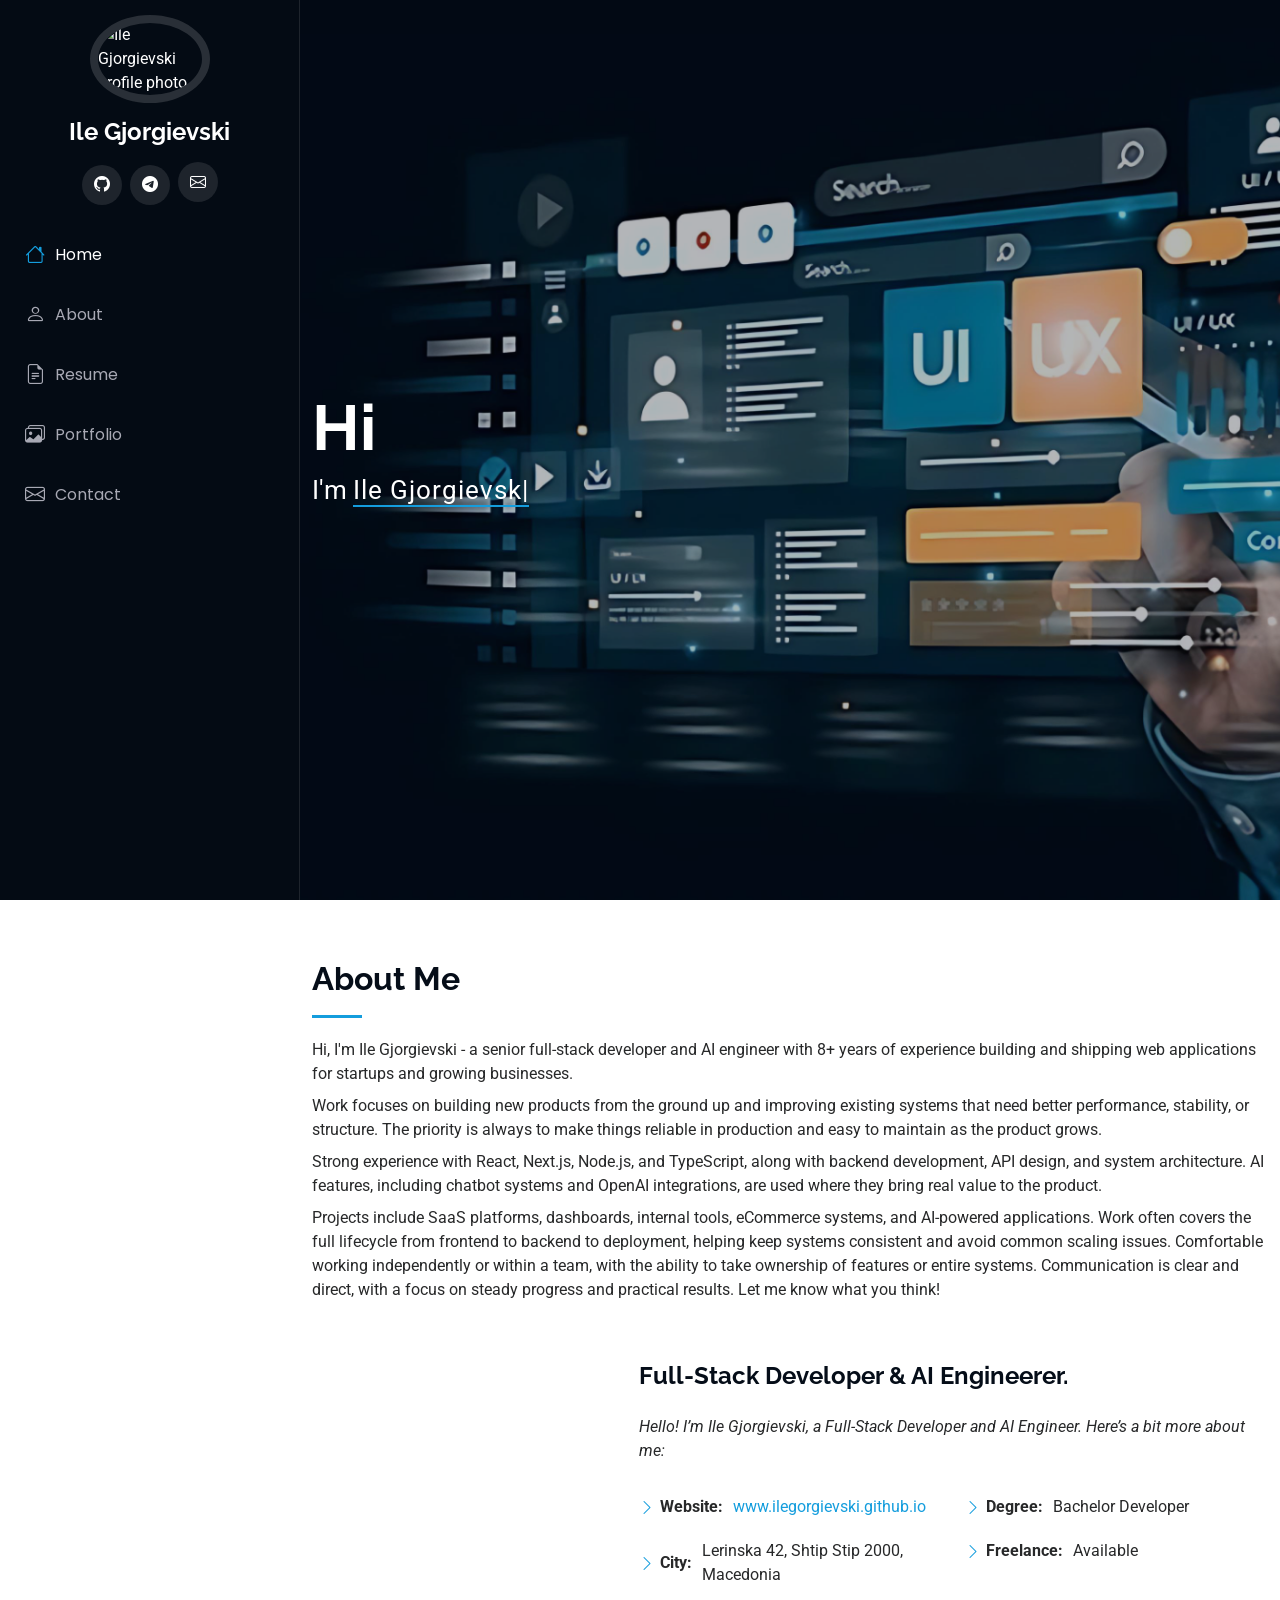
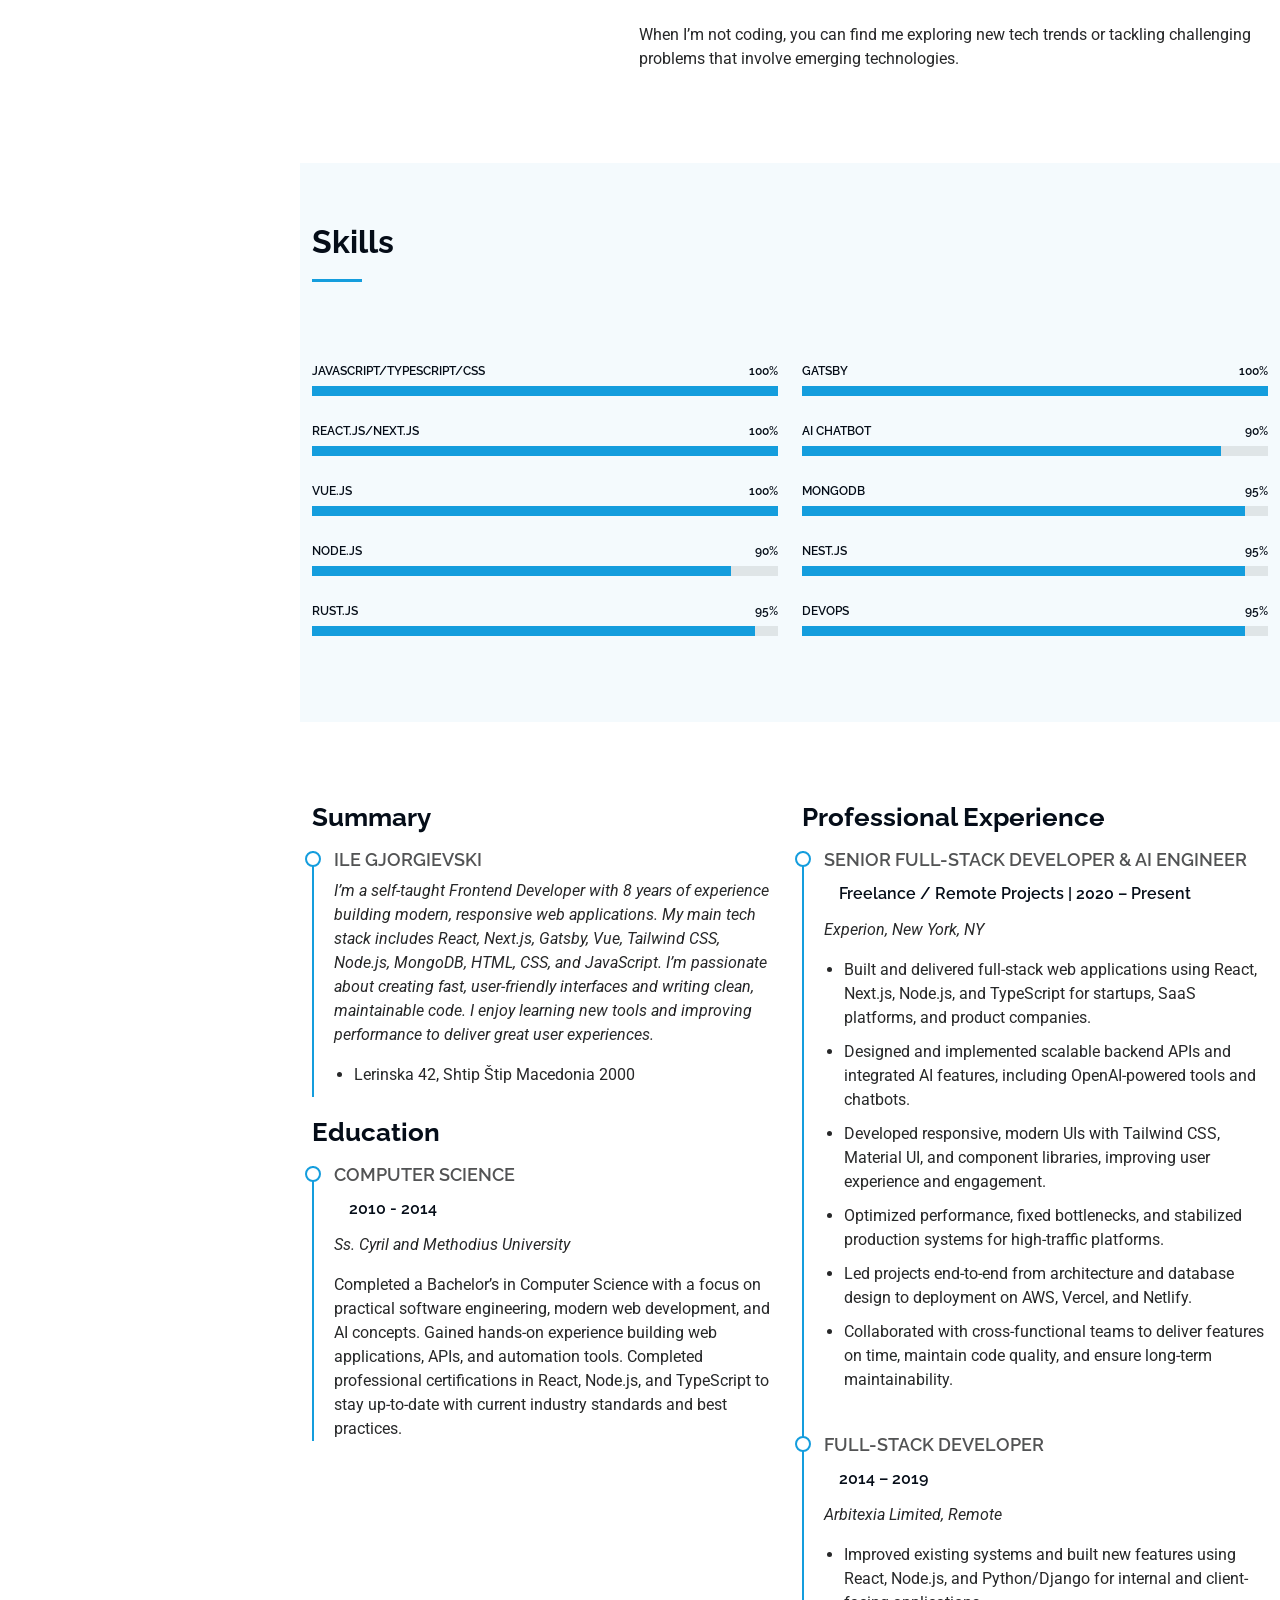
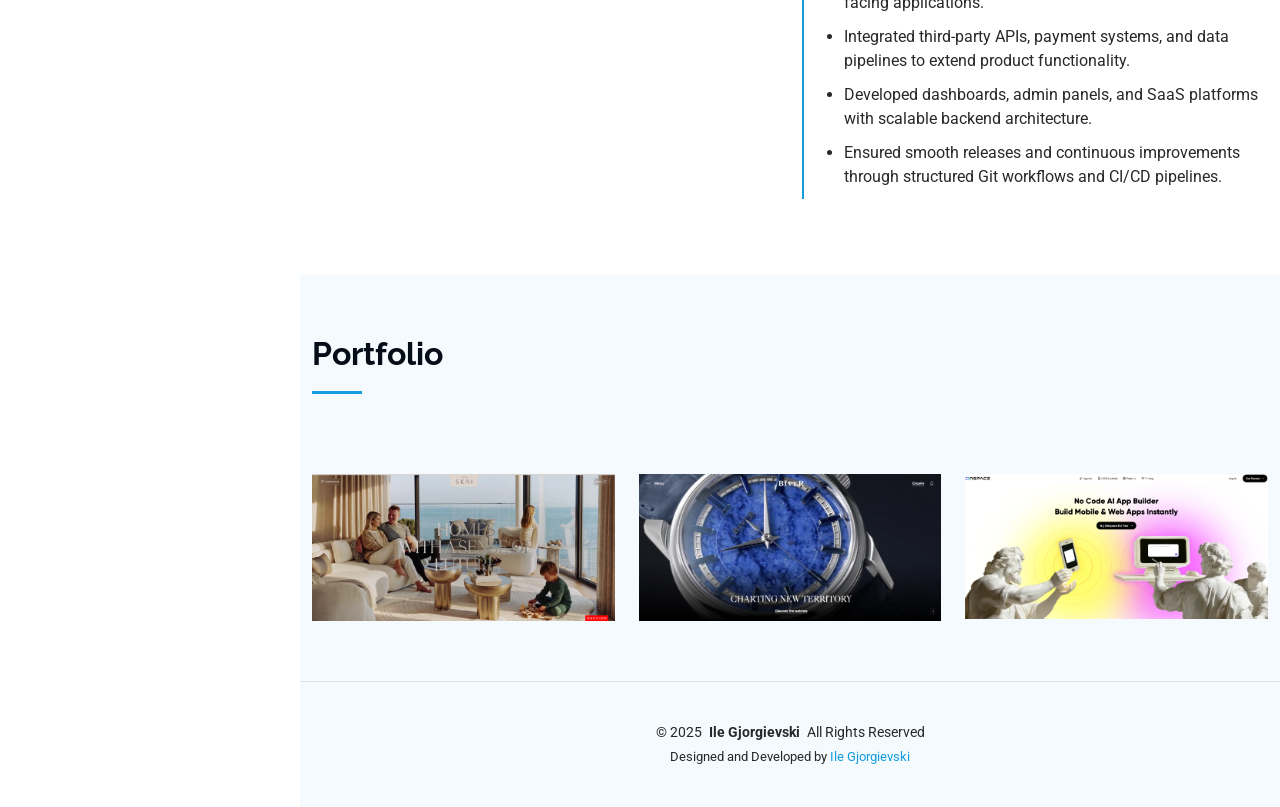
==== index.html @ c39d7475 "Update contact form by using formspree" ====
<!DOCTYPE html>
<html lang="en">

<head>
  <meta charset="utf-8">
  <meta content="width=device-width, initial-scale=1.0" name="viewport">
  <title>Portfolio</title>
  <meta
    content="Senior Full-Stack Developer and AI Engineer specializing in React, Next.js, Node.js, TypeScript, and scalable product development."
    name="description">
  <meta content="full-stack developer, AI engineer, React, Next.js, Node.js, TypeScript, portfolio" name="keywords">

  <!-- Favicons -->
  <link href="assets/img/favicon.png" rel="icon">
  <link href="assets/img/apple-touch-icon.png" rel="apple-touch-icon">

  <!-- Fonts -->
  <link href="https://fonts.googleapis.com" rel="preconnect">
  <link href="https://fonts.gstatic.com" rel="preconnect" crossorigin>
  <link
    href="https://fonts.googleapis.com/css2?family=Roboto:ital,wght@0,100;0,300;0,400;0,500;0,700;0,900;1,100;1,300;1,400;1,500;1,700;1,900&family=Poppins:ital,wght@0,100;0,200;0,300;0,400;0,500;0,600;0,700;0,800;0,900;1,100;1,200;1,300;1,400;1,500;1,600;1,700;1,800;1,900&family=Raleway:ital,wght@0,100;0,200;0,300;0,400;0,500;0,600;0,700;0,800;0,900;1,100;1,200;1,300;1,400;1,500;1,600;1,700;1,800;1,900&display=swap"
    rel="stylesheet">

  <!-- Vendor CSS Files -->
  <link href="assets/vendor/bootstrap/css/bootstrap.min.css" rel="stylesheet">
  <link href="assets/vendor/bootstrap-icons/bootstrap-icons.css" rel="stylesheet">
  <link href="assets/vendor/aos/aos.css" rel="stylesheet">
  <link href="assets/vendor/glightbox/css/glightbox.min.css" rel="stylesheet">
  <link href="assets/vendor/swiper/swiper-bundle.min.css" rel="stylesheet">

  <!-- Main CSS File -->
  <link href="assets/css/main.css" rel="stylesheet">

  <!-- =======================================================
  * Template Name: iPortfolio
  * Template URL: https://bootstrapmade.com/iportfolio-bootstrap-portfolio-websites-template/
  * Updated: Jun 29 2024 with Bootstrap v5.3.3
  * Author: BootstrapMade.com
  * License: https://bootstrapmade.com/license/
  ======================================================== -->
</head>

<body class="index-page">

  <header id="header" class="header dark-background d-flex flex-column">
    <i class="header-toggle d-xl-none bi bi-list"></i>

    <div class="profile-img">
      <img src="assets/img/my-profile-img.jpg" alt="Ile Gjorgievski profile photo" class="img-fluid rounded-circle">
    </div>

    <a href="index.html" class="logo d-flex align-items-center justify-content-center">
      <!-- Uncomment the line below if you also wish to use an image logo -->
      <!-- <img src="assets/img/logo.png" alt=""> -->
      <h1 class="sitename">Ile Gjorgievski</h1>
    </a>

    <div class="social-links text-center">
      <a href="https://github.com/ilegorgievski/" class="github"><i class="bi bi-github"></i></a>
      <a href="https://t.me/daniel0bro" class="telegram"><i class="bi bi-telegram"></i></a>
      <a href="mailto:veselinovwork00@gmail.com" class="bi bi-envelope"></a>
      <!-- <a href="#" class="linkedin"><i class="bi bi-linkedin"></i></a> -->
    </div>

    <nav id="navmenu" class="navmenu">
      <ul>
        <li><a href="#hero" class="active"><i class="bi bi-house navicon"></i>Home</a></li>
        <li><a href="#about"><i class="bi bi-person navicon"></i> About</a></li>
        <li><a href="#resume"><i class="bi bi-file-earmark-text navicon"></i> Resume</a></li>
        <li><a href="#portfolio"><i class="bi bi-images navicon"></i> Portfolio</a></li>
        <!-- <li><a href="#services"><i class="bi bi-hdd-stack navicon"></i> Services</a></li> -->
        <!-- <li class="dropdown"><a href="#"><i class="bi bi-menu-button navicon"></i> <span>Dropdown</span> <i
              class="bi bi-chevron-down toggle-dropdown"></i></a>
          <ul>
            <li><a href="#">Dropdown 1</a></li>
            <li class="dropdown"><a href="#"><span>Deep Dropdown</span> <i
                  class="bi bi-chevron-down toggle-dropdown"></i></a>
              <ul>
                <li><a href="#">Deep Dropdown 1</a></li>
                <li><a href="#">Deep Dropdown 2</a></li>
                <li><a href="#">Deep Dropdown 3</a></li>
                <li><a href="#">Deep Dropdown 4</a></li>
                <li><a href="#">Deep Dropdown 5</a></li>
              </ul>
            </li>
            <li><a href="#">Dropdown 2</a></li>
            <li><a href="#">Dropdown 3</a></li>
            <li><a href="#">Dropdown 4</a></li>
          </ul>
        </li> -->
        <li><a href="#contact" id="contact-modal-trigger"><i class="bi bi-envelope navicon"></i> Contact</a></li>
      </ul>
    </nav>

  </header>

  <main class="main">

    <!-- Hero Section -->
    <section id="hero" class="hero section dark-background">

      <img src="assets/img/hero-bg.png" alt="Abstract hero background" data-aos="fade-in">

      <div class="container" data-aos="fade-up" data-aos-delay="100">
        <h2>Hi</h2>
        <p>I'm <span class="typed" data-typed-items="Ile Gjorgievski, Full-Stack Developer, AI Engineer"></span></p>
      </div>

    </section><!-- /Hero Section -->

    <!-- About Section -->
    <section id="about" class="about section">

      <!-- Section Title -->
      <div class="container section-title" data-aos="fade-up">
        <h2>About Me</h2>
        <div>
          <p class="pb-2">
            Hi, I'm Ile Gjorgievski - a senior full-stack developer and AI engineer with 8+ years of experience building
            and shipping web applications for startups and growing businesses.
          </p>
          <p class="pb-2">
            Work focuses on building new products from the ground up and improving existing systems that need better
            performance, stability, or structure. The priority is always to make things reliable in production and easy
            to maintain as the product grows.
          </p>
          <p class="pb-2">
            Strong experience with React, Next.js, Node.js, and TypeScript, along with backend development, API design,
            and system architecture. AI features, including chatbot systems and OpenAI integrations, are used where they
            bring real value to the product.
          </p>
          <!-- <div style="padding-bottom: 10px;">Additionally, I specialize in Netsuite development, helping businesses
            optimize their ERP systems for
            better
            efficiency, growth, and scalability. Whether it's customizing workflows or integrating third-party tools, I
            enjoy turning complex business challenges into straightforward, tech-driven solutions.
          </div> -->
          Projects include SaaS platforms, dashboards, internal tools, eCommerce systems, and AI-powered applications.
          Work often covers the full lifecycle from frontend to backend to deployment, helping keep systems consistent
          and avoid common scaling issues.

          Comfortable working independently or within a team, with the ability to take ownership of features or entire
          systems. Communication is clear and direct, with a focus on steady progress and practical results.


          Let me know what you think!
        </div>
      </div>
      <!-- End Section Title -->

      <div class="container" data-aos="fade-up" data-aos-delay="100">

        <div class="row gy-4 justify-content-center">
          <div class="col-lg-4">
            <img src="assets/img/my-profile-img.jpg" class="img-fluid" alt="">
          </div>
          <div class="col-lg-8 content">
            <h2>Full-Stack Developer &amp; AI Engineerer.</h2>
            <p class="fst-italic py-3">
              Hello! I’m Ile Gjorgievski, a Full-Stack Developer and AI Engineer.
              Here’s a bit more about me:
            </p>
            <div class="row">
              <div class="col-lg-6">
                <ul>
                  <li><i class="bi bi-chevron-right"></i> <strong>Website:</strong> <span><a
                        href="https://ilegorgievski.github.io/">www.ilegorgievski.github.io</a></span></li>
                  <li><i class="bi bi-chevron-right"></i> <strong>City:</strong> <span>Lerinska 42, Shtip Stip 2000,
                      Macedonia</span></li>
                </ul>
              </div>
              <div class="col-lg-6">
                <ul>
                  <li><i class="bi bi-chevron-right"></i> <strong>Degree:</strong> <span>Bachelor
                      Developer</span></li>
                  </li>
                  <li><i class="bi bi-chevron-right"></i> <strong>Freelance:</strong> <span>Available</span></li>
                </ul>
              </div>
            </div>
            <p class="py-3">
              When I’m not coding, you can find me exploring new tech trends or tackling challenging problems that
              involve emerging technologies.
            </p>
          </div>
        </div>

      </div>

    </section>
    <!-- /About Section -->

    <!-- Skills Section -->
    <section id="skills" class="skills section light-background">

      <!-- Section Title -->
      <div class="container section-title" data-aos="fade-up">
        <h2>Skills</h2>
        <!-- <p>Necessitatibus eius consequatur ex aliquid fuga eum quidem sint consectetur velit</p> -->
      </div><!-- End Section Title -->

      <div class="container" data-aos="fade-up" data-aos-delay="100">

        <div class="row skills-content skills-animation">

          <div class="col-lg-6">

            <div class="progress">
              <span class="skill"><span>JavaScript/TypeScript/CSS</span> <i class="val">100%</i></span>
              <div class="progress-bar-wrap">
                <div class="progress-bar" role="progressbar" aria-valuenow="100" aria-valuemin="0" aria-valuemax="100">
                </div>
              </div>
            </div><!-- End Skills Item -->

            <div class="progress">
              <span class="skill"><span>React.js/Next.js</span> <i class="val">100%</i></span>
              <div class="progress-bar-wrap">
                <div class="progress-bar" role="progressbar" aria-valuenow="100" aria-valuemin="0" aria-valuemax="100">
                </div>
              </div>
            </div><!-- End Skills Item -->

            <div class="progress">
              <span class="skill"><span>Vue.js</span> <i class="val">100%</i></span>
              <div class="progress-bar-wrap">
                <div class="progress-bar" role="progressbar" aria-valuenow="100" aria-valuemin="0" aria-valuemax="100">
                </div>
              </div>
            </div><!-- End Skills Item -->

            <div class="progress">
              <span class="skill"><span>Node.js</span> <i class="val">90%</i></span>
              <div class="progress-bar-wrap">
                <div class="progress-bar" role="progressbar" aria-valuenow="90" aria-valuemin="0" aria-valuemax="100">
                </div>
              </div>
            </div><!-- End Skills Item -->

            <div class="progress">
              <span class="skill"><span>Rust.js</span> <i class="val">95%</i></span>
              <div class="progress-bar-wrap">
                <div class="progress-bar" role="progressbar" aria-valuenow="95" aria-valuemin="0" aria-valuemax="100">
                </div>
              </div>
            </div><!-- End Skills Item -->
          </div>

          <div class="col-lg-6">

            <div class="progress">
              <span class="skill"><span>Gatsby</span> <i class="val">100%</i></span>
              <div class="progress-bar-wrap">
                <div class="progress-bar" role="progressbar" aria-valuenow="100" aria-valuemin="0" aria-valuemax="100">
                </div>
              </div>
            </div><!-- End Skills Item -->

            <div class="progress">
              <span class="skill"><span>AI Chatbot</span> <i class="val">90%</i></span>
              <div class="progress-bar-wrap">
                <div class="progress-bar" role="progressbar" aria-valuenow="90" aria-valuemin="0" aria-valuemax="100">
                </div>
              </div>
            </div><!-- End Skills Item -->

            <div class="progress">
              <span class="skill"><span>MongoDB</span> <i class="val">95%</i></span>
              <div class="progress-bar-wrap">
                <div class="progress-bar" role="progressbar" aria-valuenow="95" aria-valuemin="0" aria-valuemax="100">
                </div>
              </div>
            </div><!-- End Skills Item -->

            <div class="progress">
              <span class="skill"><span>Nest.js</span> <i class="val">95%</i></span>
              <div class="progress-bar-wrap">
                <div class="progress-bar" role="progressbar" aria-valuenow="95" aria-valuemin="0" aria-valuemax="100">
                </div>
              </div>
            </div><!-- End Skills Item -->

            <div class="progress">
              <span class="skill"><span>DevOps</span> <i class="val">95%</i></span>
              <div class="progress-bar-wrap">
                <div class="progress-bar" role="progressbar" aria-valuenow="95" aria-valuemin="0" aria-valuemax="100">
                </div>
              </div>
            </div><!-- End Skills Item -->

          </div>

        </div>

      </div>

    </section>
    <!-- /Skills Section -->

    <!-- Resume Section -->
    <section id="resume" class="resume section">

      <!-- Section Title -->
      <!-- <div class="container section-title" data-aos="fade-up">
        <h2>Resume</h2>
      </div> -->
      <!-- End Section Title -->

      <div class="container">
        <div class="row">
          <div class="col-lg-6" data-aos="fade-up" data-aos-delay="100">
            <h3 class="resume-title">Summary</h3>

            <div class="resume-item pb-0">
              <h4>Ile Gjorgievski</h4>
              <p><em>I’m a self-taught Frontend Developer with 8 years of experience building modern, responsive web
                  applications. My main tech stack includes React, Next.js, Gatsby, Vue, Tailwind CSS, Node.js, MongoDB,
                  HTML, CSS, and JavaScript. I’m passionate about creating fast, user-friendly interfaces and writing
                  clean, maintainable code. I enjoy learning new tools and improving
                  performance to deliver great user experiences.</em></p>
              <ul>
                <li>Lerinska 42, Shtip Štip Macedonia 2000</li>
              </ul>
            </div><!-- Edn Resume Item -->

            <h3 class="resume-title">Education</h3>
            <div class="resume-item">
              <h4>Computer science</h4>
              <h5>2010 - 2014</h5>
              <p><em>Ss. Cyril and Methodius University</em></p>
              <p>Completed a Bachelor’s in Computer Science with a focus on practical software engineering, modern web
                development, and AI concepts. Gained hands-on experience building web applications, APIs, and automation
                tools.
                Completed professional certifications in React, Node.js, and TypeScript to stay up-to-date with current
                industry standards and best practices.</p>
            </div><!-- Edn Resume Item -->

          </div>

          <div class="col-lg-6" data-aos="fade-up" data-aos-delay="200">
            <h3 class="resume-title">Professional Experience</h3>
            <div class="resume-item">
              <h4>Senior Full-Stack Developer & AI Engineer</h4>
              <h5>Freelance / Remote Projects | 2020 – Present</h5>
              <p><em>Experion, New York, NY </em></p>
              <ul>
                <li>Built and delivered full-stack web applications using React, Next.js, Node.js, and TypeScript for
                  startups, SaaS platforms, and product companies.</li>
                <li>Designed and implemented scalable backend APIs and integrated AI features, including OpenAI-powered
                  tools and chatbots.</li>
                <li>Developed responsive, modern UIs with Tailwind CSS, Material UI, and component libraries, improving
                  user experience and engagement.</li>
                <li>Optimized performance, fixed bottlenecks, and stabilized production systems for high-traffic
                  platforms.</li>
                <li>Led projects end-to-end from architecture and database design to deployment on AWS, Vercel, and
                  Netlify.</li>
                <li>Collaborated with cross-functional teams to deliver features on time, maintain code quality, and
                  ensure long-term maintainability.</li>
              </ul>
            </div><!-- Edn Resume Item -->

            <div class="resume-item">
              <h4>Full-Stack Developer</h4>
              <h5>2014 – 2019</h5>
              <p><em>Arbitexia Limited, Remote</em></p>
              <ul>
                <li>Improved existing systems and built new features using React, Node.js, and Python/Django for
                  internal and client-facing applications.</li>
                <li>Integrated third-party APIs, payment systems, and data pipelines to extend product functionality.
                </li>
                <li>Developed dashboards, admin panels, and SaaS platforms with scalable backend architecture.</li>
                <li>Ensured smooth releases and continuous improvements through structured Git workflows and CI/CD
                  pipelines.</li>
              </ul>
            </div><!-- Edn Resume Item -->

          </div>

        </div>

      </div>

    </section><!-- /Resume Section -->

    <!-- Portfolio Section -->
    <section id="portfolio" class="portfolio section light-background">

      <!-- Section Title -->
      <div class="container section-title" data-aos="fade-up">
        <h2>Portfolio</h2>
      </div>
      <!-- End Section Title -->

      <div class="container">

        <div class="isotope-layout" data-default-filter="*" data-layout="masonry" data-sort="original-order">

          <!-- <ul class="portfolio-filters isotope-filters" data-aos="fade-up" data-aos-delay="100">
            <li data-filter="*" class="filter-active">All</li>
            <li data-filter=".filter-app">React</li>
            <li data-filter=".filter-gatsby">Gatsby</li>
            <li data-filter=".filter-branding">Next</li>
          </ul>End Portfolio Filters -->

          <div class="row gy-4 isotope-container" data-aos="fade-up" data-aos-delay="200">

            <div class="col-lg-4 col-md-6 portfolio-item isotope-item filter-gatsby">
              <div class="portfolio-content h-100">
                <img src="assets/img/portfolio/1-1.png" class="img-fluid" alt="">
                <div class="portfolio-info">
                  <h4>SKAI</h4>
                  <p>Luxury Real Estate Website with Next.js and Modern UI</p>
                  <a href="assets/img/portfolio/1-1.png" title="Premier Metal Structures"
                    data-gallery="portfolio-gallery-app" class="glightbox preview-link"><i
                      class="bi bi-zoom-in"></i></a>
                  <a href="skai-details.html" title="More Details" class="details-link"><i
                      class="bi bi-link-45deg"></i></a>
                </div>
              </div>
            </div><!-- End Portfolio Item -->

            <div class="col-lg-4 col-md-6 portfolio-item isotope-item filter-gatsby">
              <div class="portfolio-content h-100">
                <img src="assets/img/portfolio/2-1.png" class="img-fluid" alt="">
                <div class="portfolio-info">
                  <h4>BIVER</h4>
                  <p>Backend System with Scalable API Architecture</p>
                  <a href="assets/img/portfolio/1-1.png" title="Premier Metal Structures"
                    data-gallery="portfolio-gallery-app" class="glightbox preview-link"><i
                      class="bi bi-zoom-in"></i></a>
                  <a href="jcbiver-details.html" title="More Details" class="details-link"><i
                      class="bi bi-link-45deg"></i></a>
                </div>
              </div>
            </div><!-- End Portfolio Item -->

            <div class="col-lg-4 col-md-6 portfolio-item isotope-item filter-gatsby">
              <div class="portfolio-content h-100">
                <img src="assets/img/portfolio/3-1.png" class="img-fluid" alt="">
                <div class="portfolio-info">
                  <h4>ONSPACE</h4>
                  <p>AI-Powered Application Builder</p>
                  <a href="assets/img/portfolio/3-1.png" title="Premier Metal Structures"
                    data-gallery="portfolio-gallery-app" class="glightbox preview-link"><i
                      class="bi bi-zoom-in"></i></a>
                  <a href="onspace-details.html" title="More Details" class="details-link"><i
                      class="bi bi-link-45deg"></i></a>
                </div>
              </div>
            </div><!-- End Portfolio Item -->

          </div><!-- End Portfolio Container -->

        </div>

      </div>

    </section>
    <!-- /Portfolio Section -->

    <!-- Services Section -->

    <!-- Testimonials Section -->
    <!-- <section id="testimonials" class="testimonials section light-background">

      <div class="container section-title" data-aos="fade-up">
        <h2>Testimonials</h2>
        <p>Hear what clients and colleagues say about working with me. These testimonials reflect real experiences and
          successful collaborations across various projects.</p>
      </div>

      <div class="container" data-aos="fade-up" data-aos-delay="100">

        <div class="swiper init-swiper">
          <script type="application/json" class="swiper-config">
            {
              "loop": true,
              "speed": 600,
              "autoplay": {
                "delay": 5000
              },
              "slidesPerView": 1,
              "pagination": {
                "el": ".swiper-pagination",
                "type": "bullets",
                "clickable": true
              },
              "breakpoints": {
                "320": {
                  "slidesPerView": 1,
                  "spaceBetween": 40
                },
                "768": {
                  "slidesPerView": 2,
                  "spaceBetween": 30
                },
                "1200": {
                  "slidesPerView": 3,
                  "spaceBetween": 30
                }
              }
            }
          </script>
          <div class="swiper-wrapper">

            <div class="swiper-slide">
              <div class="testimonial-item">
                <p>
                  <i class="bi bi-quote quote-icon-left"></i>
                  <span>As the CEO, I highly recommend Thomas Ken as an exceptional senior full-stack developer who
                    consistently delivers outstanding results and brings invaluable expertise to any project.</span>
                  <i class="bi bi-quote quote-icon-right"></i>
                </p>
                <div class="profile-section">
                  <img src="assets/img/testimonials/testimonials-1.jpg" class="testimonial-img" alt="">
                  <h3>Saul Goodman</h3>
                  <h4>Ceo &amp; Founder</h4>
                </div>
              </div>
            </div> 

            <div class="swiper-slide">
              <div class="testimonial-item">
                <p>
                  <i class="bi bi-quote quote-icon-left"></i>
                  <span>Daniel's expertise in React and Next.js transformed our outdated platform into a modern,
                    lightning-fast application. He handled complex integrations seamlessly and delivered ahead of
                    schedule. Communication was clear, and he went above and beyond to ensure everything worked
                    perfectly.</span>
                  <i class="bi bi-quote quote-icon-right"></i>
                </p>
                <div class="profile-section">
                  <img src="assets/img/testimonials/testimonials-2.jpg" class="testimonial-img" alt="">
                  <h3>Sarah Thompson</h3>
                  <h4>Product Manager</h4>
                </div>
              </div>
            </div> 

            <div class="swiper-slide">
              <div class="testimonial-item">
                <p>
                  <i class="bi bi-quote quote-icon-left"></i>
                  <span>Working with Daniel on our blockchain-based payment system was a game-changer. His deep
                    knowledge of smart contracts and decentralized applications brought our vision to life. He explained
                    every technical detail in simple terms, making collaboration effortless.</span>
                  <i class="bi bi-quote quote-icon-right"></i>
                </p>
                <div class="profile-section">
                  <img src="assets/img/testimonials/testimonials-3.jpg" class="testimonial-img" alt="">
                  <h3>Michael Lee</h3>
                  <h4>CEO</h4>
                </div>
              </div>
            </div> 

            <div class="swiper-slide">
              <div class="testimonial-item">
                <p>
                  <i class="bi bi-quote quote-icon-left"></i>
                  <span>Daniel customized and integrated NetSuite for our growing business, saving us hours of manual
                    work each week. His problem-solving skills and ability to simplify complex ERP tasks were
                    invaluable. We couldn't be happier with the results.</span>
                  <i class="bi bi-quote quote-icon-right"></i>
                </p>
                <div class="profile-section">
                  <img src="assets/img/testimonials/testimonials-4.jpg" class="testimonial-img" alt="">
                  <h3>Emily Rodriguez</h3>
                  <h4>Operations Director</h4>
                </div>
              </div>
            </div> 

            <div class="swiper-slide">
              <div class="testimonial-item">
                <p>
                  <i class="bi bi-quote quote-icon-left"></i>
                  <span>Daniel is a rare developer who combines technical brilliance with great communication. Whether
                    it's frontend polish or backend architecture, he consistently delivers exceptional results and is a
                    pleasure to work with.</span>
                  <i class="bi bi-quote quote-icon-right"></i>
                </p>
                <div class="profile-section">
                  <img src="assets/img/testimonials/testimonials-5.jpg" class="testimonial-img" alt="">
                  <h3>James Parker</h3>
                  <h4>CTO</h4>
                </div>
              </div>
            </div> 

          </div>
          <div class="swiper-pagination"></div>
        </div>

      </div>

    </section> -->
    <!-- /Testimonials Section -->

    <!-- Contact Section -->
    <section id="contact" class="contact section d-none"></section>

    <!-- Contact Modal -->
    <div class="modal fade" id="contactFormModal" tabindex="-1" aria-labelledby="contactFormModalLabel"
      aria-hidden="true">
      <div class="modal-dialog modal-xl modal-dialog-centered modal-dialog-scrollable">
        <div class="modal-content">
          <div class="modal-header">
            <h5 class="modal-title" id="contactFormModalLabel">Contact</h5>
            <button type="button" class="btn-close" data-bs-dismiss="modal" aria-label="Close"></button>
          </div>
          <div class="modal-body contact">
            <div class="container">
              <div class="container section-title">
                <p>I’m always open to new opportunities and conversations. Whether you have a question, want to discuss
                  a project, or just want to say hello, I’ll make sure to respond promptly and thoughtfully.</p>
              </div>

              <div class="container">
                <div class="row gy-4">

                  <div class="col-lg-5">
                    <div class="info-wrap">
                      <div class="info-item d-flex">
                        <i class="bi bi-geo-alt flex-shrink-0"></i>
                        <div>
                          <h3>Address</h3>
                          <p>Lerinska 42, Shtip Štip 2000, Macedonia.</p>
                        </div>
                      </div>

                      <div class="info-item d-flex">
                        <i class="bi bi-telephone flex-shrink-0"></i>
                        <div>
                          <h3>Call Me</h3>
                          <p>+389 70602138</p>
                        </div>
                      </div>

                      <div class="info-item d-flex">
                        <i class="bi bi-envelope flex-shrink-0"></i>
                        <div>
                          <h3>Email Me</h3>
                          <p>veselinovwork00@gmail.com</p>
                        </div>
                      </div>

                      <iframe
                        src="https://www.google.com/maps/embed?pb=!1m18!1m12!1m3!1d3124.5678901234567!2d22.19583!3d41.74583!2m3!1f0!2f0!3f0!3m2!1i1024!2i768!4f13.1!3m3!1m2!1s0x1356c5f123456789%3A0xabcdef9876543210!2sLerinska%2042%2C%202000%20%C5%A0tip%2C%20North%20Macedonia!5e0!3m2!1sen!2sus!4v1705700000000!5m2!1sen!2sus"
                        style="border: 0; width: 100%; height: 270px;" allowfullscreen loading="lazy"
                        referrerpolicy="no-referrer-when-downgrade"></iframe>
                    </div>
                  </div>

                  <div class="col-lg-7">
                    <form action="https://formspree.io/f/xaqlbnrn" method="post" class="php-email-form">
                      <div class="row gy-4">
                        <input type="hidden" name="_subject" value="Portfolio Contact Form">

                        <div class="col-md-6">
                          <label for="modal-name-field" class="pb-2">Your Name</label>
                          <input type="text" name="name" id="modal-name-field" class="form-control" required>
                        </div>

                        <div class="col-md-6">
                          <label for="modal-email-field" class="pb-2">Your Email</label>
                          <input type="email" class="form-control" name="email" id="modal-email-field" required>
                        </div>

                        <div class="col-md-12">
                          <label for="modal-subject-field" class="pb-2">Subject</label>
                          <input type="text" class="form-control" name="subject" id="modal-subject-field" required>
                        </div>

                        <div class="col-md-12">
                          <label for="modal-message-field" class="pb-2">Message</label>
                          <textarea class="form-control" name="message" rows="10" id="modal-message-field"
                            required></textarea>
                        </div>

                        <div class="col-md-12 text-center">
                          <div class="loading">Sending your message...</div>
                          <div class="error-message"></div>
                          <div class="sent-message">Your message has been sent. Thank you for contacting me!</div>
                          <button type="submit">Send Message</button>
                        </div>

                      </div>
                    </form>
                  </div>

                </div>
              </div>
            </div>
          </div>
        </div>
      </div>
    </div>

  </main>

  <footer id="footer" class="footer position-relative light-background">

    <div class="container">
      <div class="copyright text-center ">
        <p>© <span>2025</span> <strong class="px-1 sitename">Ile Gjorgievski</strong> <span>All Rights Reserved</span>
        </p>
      </div>
      <div class="credits">
        <!-- All the links in the footer should remain intact. -->
        <!-- You can delete the links only if you've purchased the pro version. -->
        <!-- Licensing information: https://bootstrapmade.com/license/ -->
        <!-- Purchase the pro version with working PHP/AJAX contact form: [buy-url] -->
        Designed and Developed by <a href="#">Ile Gjorgievski</a>
      </div>
    </div>

  </footer>

  <!-- Scroll Top -->
  <a href="#" id="scroll-top" class="scroll-top d-flex align-items-center justify-content-center"><i
      class="bi bi-arrow-up-short"></i></a>

  <!-- Preloader -->
  <div id="preloader"></div>

  <!-- Vendor JS Files -->
  <script src="assets/vendor/bootstrap/js/bootstrap.bundle.min.js"></script>
  <script src="assets/vendor/aos/aos.js"></script>
  <script src="assets/vendor/typed.js/typed.umd.js"></script>
  <script src="assets/vendor/purecounter/purecounter_vanilla.js"></script>
  <script src="assets/vendor/waypoints/noframework.waypoints.js"></script>
  <script src="assets/vendor/glightbox/js/glightbox.min.js"></script>
  <script src="assets/vendor/imagesloaded/imagesloaded.pkgd.min.js"></script>
  <script src="assets/vendor/isotope-layout/isotope.pkgd.min.js"></script>
  <script src="assets/vendor/swiper/swiper-bundle.min.js"></script>

  <!-- Main JS File -->
  <script src="assets/js/main.js"></script>

</body>

</html>
---- assets/css/main.css ----
/**
* Template Name: iPortfolio
* Template URL: https://bootstrapmade.com/iportfolio-bootstrap-portfolio-websites-template/
* Updated: Jun 29 2024 with Bootstrap v5.3.3
* Author: BootstrapMade.com
* License: https://bootstrapmade.com/license/
*/

/*--------------------------------------------------------------
# Font & Color Variables
# Help: https://bootstrapmade.com/color-system/
--------------------------------------------------------------*/
/* Fonts */
:root {
  --default-font: "Roboto", system-ui, -apple-system, "Segoe UI", Roboto, "Helvetica Neue", Arial, "Noto Sans", "Liberation Sans", sans-serif, "Apple Color Emoji", "Segoe UI Emoji", "Segoe UI Symbol", "Noto Color Emoji";
  --heading-font: "Raleway", sans-serif;
  --nav-font: "Poppins", sans-serif;
}

/* Global Colors - The following color variables are used throughout the website. Updating them here will change the color scheme of the entire website */
:root {
  --background-color: #ffffff;
  /* Background color for the entire website, including individual sections */
  --default-color: #272829;
  /* Default color used for the majority of the text content across the entire website */
  --heading-color: #050d18;
  /* Color for headings, subheadings and title throughout the website */
  --accent-color: #149ddd;
  /* Accent color that represents your brand on the website. It's used for buttons, links, and other elements that need to stand out */
  --surface-color: #ffffff;
  /* The surface color is used as a background of boxed elements within sections, such as cards, icon boxes, or other elements that require a visual separation from the global background. */
  --contrast-color: #ffffff;
  /* Contrast color for text, ensuring readability against backgrounds of accent, heading, or default colors. */
}

/* Nav Menu Colors - The following color variables are used specifically for the navigation menu. They are separate from the global colors to allow for more customization options */
:root {
  --nav-color: #a8a9b4;
  /* The default color of the main navmenu links */
  --nav-hover-color: #ffffff;
  /* Applied to main navmenu links when they are hovered over or active */
  --nav-mobile-background-color: #040b14;
  /* Used as the background color for mobile navigation menu */
  --nav-dropdown-background-color: #040b14;
  /* Used as the background color for dropdown items that appear when hovering over primary navigation items */
  --nav-dropdown-color: #a8a9b4;
  /* Used for navigation links of the dropdown items in the navigation menu. */
  --nav-dropdown-hover-color: #ffffff;
  /* Similar to --nav-hover-color, this color is applied to dropdown navigation links when they are hovered over. */
}

/* Color Presets - These classes override global colors when applied to any section or element, providing reuse of the sam color scheme. */

.light-background {
  --background-color: #f4fafd;
  --surface-color: #ffffff;
}

.dark-background {
  --background-color: #040b14;
  --default-color: #ffffff;
  --heading-color: #ffffff;
  --surface-color: #151f2b;
  --contrast-color: #ffffff;
}

/* Smooth scroll */
:root {
  scroll-behavior: smooth;
}

/*--------------------------------------------------------------
# General Styling & Shared Classes
--------------------------------------------------------------*/
body {
  color: var(--default-color);
  background-color: var(--background-color);
  font-family: var(--default-font);
}

a {
  color: var(--accent-color);
  text-decoration: none;
  transition: 0.3s;
}

a:hover {
  color: color-mix(in srgb, var(--accent-color), transparent 25%);
  text-decoration: none;
}

h1,
h2,
h3,
h4,
h5,
h6 {
  color: var(--heading-color);
  font-family: var(--heading-font);
}

/* PHP Email Form Messages
------------------------------*/
.php-email-form .error-message {
  display: none;
  background: #df1529;
  color: #ffffff;
  text-align: left;
  padding: 15px;
  margin-bottom: 24px;
  font-weight: 600;
}

.php-email-form .sent-message {
  display: none;
  color: #ffffff;
  background: #059652;
  text-align: center;
  padding: 15px;
  margin-bottom: 24px;
  font-weight: 600;
}

.php-email-form .loading {
  display: none;
  background: var(--surface-color);
  text-align: center;
  padding: 15px;
  margin-bottom: 24px;
}

.php-email-form .loading:before {
  content: "";
  display: inline-block;
  border-radius: 50%;
  width: 24px;
  height: 24px;
  margin: 0 10px -6px 0;
  border: 3px solid var(--accent-color);
  border-top-color: var(--surface-color);
  animation: php-email-form-loading 1s linear infinite;
}

@keyframes php-email-form-loading {
  0% {
    transform: rotate(0deg);
  }

  100% {
    transform: rotate(360deg);
  }
}

/*--------------------------------------------------------------
# Global Header
--------------------------------------------------------------*/
.header {
  color: var(--default-color);
  background-color: var(--background-color);
  position: fixed;
  top: 0;
  left: 0;
  bottom: 0;
  padding: 0 15px;
  width: 300px;
  transition: all ease-in-out 0.3s;
  overflow-y: auto;
  z-index: 997;
  border-right: 1px solid color-mix(in srgb, var(--default-color), transparent 90%);
}

.header .profile-img img {
  margin: 15px auto;
  display: block;
  width: 120px;
  border: 8px solid color-mix(in srgb, var(--default-color), transparent 85%);
}

.header .logo {
  line-height: 1;
  margin-bottom: 15px;
}

.header .logo img {
  max-height: 32px;
  margin-right: 8px;
}

.header .logo h1 {
  font-size: 24px;
  margin: 0;
  font-weight: 700;
  color: var(--heading-color);
}

.header .social-links {
  margin: 0 0 20px 0;
}

.header .social-links a {
  font-size: 16px;
  display: inline-flex;
  align-items: center;
  justify-content: center;
  background: color-mix(in srgb, var(--default-color), transparent 90%);
  color: var(--default-color);
  margin: 0 2px;
  border-radius: 50%;
  text-align: center;
  width: 40px;
  height: 40px;
  transition: 0.3s;
}

.header .social-links a:hover {
  color: var(--contrast-color);
  background: var(--accent-color);
}

@media (min-width: 1200px) {

  .header~main,
  .header~#footer {
    margin-left: 300px;
  }
}

@media (max-width: 1199px) {
  .header {
    left: -100%;
  }
}

.header.header-show {
  left: 0;
}

.header .header-toggle {
  color: var(--contrast-color);
  background-color: var(--accent-color);
  font-size: 22px;
  display: flex;
  align-items: center;
  justify-content: center;
  width: 40px;
  height: 40px;
  border-radius: 50%;
  cursor: pointer;
  position: fixed;
  top: 15px;
  right: 15px;
  z-index: 9999;
  transition: background-color 0.3s;
}

.header .header-toggle:hover {
  color: var(--contrast-color);
  background-color: color-mix(in srgb, var(--accent-color) 90%, white 15%);
}

/*--------------------------------------------------------------
# Navigation Menu
--------------------------------------------------------------*/
.mobile-nav-toggle {
  display: none;
}

.navmenu {
  padding: 0;
  z-index: 9997;
}

.navmenu ul {
  list-style: none;
  padding: 0 0 20px 0;
  margin: 0;
}

.navmenu a,
.navmenu a:focus {
  color: var(--nav-color);
  padding: 15px 10px;
  font-family: var(--nav-font);
  font-size: 16px;
  font-weight: 400;
  display: flex;
  align-items: center;
  white-space: nowrap;
  transition: 0.3s;
  width: 100%;
}

.navmenu a .navicon,
.navmenu a:focus .navicon {
  font-size: 20px;
  margin-right: 10px;
}

.navmenu a .toggle-dropdown,
.navmenu a:focus .toggle-dropdown {
  font-size: 12px;
  line-height: 0;
  margin-left: auto;
  width: 30px;
  height: 30px;
  display: flex;
  align-items: center;
  justify-content: center;
  border-radius: 50%;
  transition: 0.3s;
  flex-shrink: 0;
  background-color: color-mix(in srgb, var(--accent-color), transparent 90%);
}

.navmenu a .toggle-dropdown:hover,
.navmenu a:focus .toggle-dropdown:hover {
  background-color: var(--accent-color);
  color: var(--contrast-color);
}

.navmenu a:hover,
.navmenu .active,
.navmenu .active:focus {
  color: var(--nav-hover-color);
}

.navmenu a:hover .navicon,
.navmenu .active .navicon,
.navmenu .active:focus .navicon {
  color: var(--accent-color);
}

.navmenu .active .toggle-dropdown,
.navmenu .active:focus .toggle-dropdown {
  background-color: var(--accent-color);
  color: var(--contrast-color);
  transform: rotate(180deg);
}

.navmenu .dropdown {
  display: block;
}

.navmenu .dropdown a,
.navmenu .dropdown a:focus {
  color: --nav-dropdown-color;
}

.navmenu .dropdown a:hover,
.navmenu .dropdown .active,
.navmenu .dropdown .active:focus {
  color: var(--nav-dropdown-hover-color);
}

.navmenu .dropdown ul {
  position: static;
  display: none;
  z-index: 99;
  padding: 5px 10px;
  margin: 5px 10px;
  background-color: var(--nav-dropdown-background-color);
  border: 1px solid color-mix(in srgb, var(--default-color), transparent 90%);
  box-shadow: none;
  transition: all 0.5s ease-in-out;
}

.navmenu .dropdown ul ul {
  background-color: rgba(33, 37, 41, 0.1);
}

.navmenu .dropdown>.dropdown-active {
  display: block;
  background-color: rgba(33, 37, 41, 0.03);
}

/*--------------------------------------------------------------
# Global Footer
--------------------------------------------------------------*/
.footer {
  color: var(--default-color);
  background-color: var(--background-color);
  font-size: 14px;
  padding: 40px 0;
  position: relative;
  border-top: 1px solid color-mix(in srgb, var(--default-color), transparent 90%);
}

.footer .copyright p {
  margin-bottom: 0;
}

.footer .credits {
  margin-top: 4px;
  font-size: 13px;
  text-align: center;
}

/*--------------------------------------------------------------
# Preloader
--------------------------------------------------------------*/
#preloader {
  position: fixed;
  inset: 0;
  z-index: 999999;
  overflow: hidden;
  background: var(--background-color);
  transition: all 0.6s ease-out;
}

#preloader:before {
  content: "";
  position: fixed;
  top: calc(50% - 30px);
  left: calc(50% - 30px);
  border: 6px solid #ffffff;
  border-color: var(--accent-color) transparent var(--accent-color) transparent;
  border-radius: 50%;
  width: 60px;
  height: 60px;
  animation: animate-preloader 1.5s linear infinite;
}

@keyframes animate-preloader {
  0% {
    transform: rotate(0deg);
  }

  100% {
    transform: rotate(360deg);
  }
}

/*--------------------------------------------------------------
# Scroll Top Button
--------------------------------------------------------------*/
.scroll-top {
  position: fixed;
  visibility: hidden;
  opacity: 0;
  right: 15px;
  bottom: -15px;
  z-index: 99999;
  background-color: var(--accent-color);
  width: 44px;
  height: 44px;
  border-radius: 50px;
  transition: all 0.4s;
}

.scroll-top i {
  font-size: 24px;
  color: var(--contrast-color);
  line-height: 0;
}

.scroll-top:hover {
  background-color: color-mix(in srgb, var(--accent-color), transparent 20%);
  color: var(--contrast-color);
}

.scroll-top.active {
  visibility: visible;
  opacity: 1;
  bottom: 15px;
}

/*--------------------------------------------------------------
# Disable aos animation delay on mobile devices
--------------------------------------------------------------*/
@media screen and (max-width: 768px) {
  [data-aos-delay] {
    transition-delay: 0 !important;
  }
}

/*--------------------------------------------------------------
# Global Page Titles & Breadcrumbs
--------------------------------------------------------------*/
.page-title {
  color: var(--default-color);
  background-color: var(--background-color);
  padding: 25px 0;
  position: relative;
}

.page-title h1 {
  font-size: 24px;
  font-weight: 700;
}

.page-title .breadcrumbs ol {
  display: flex;
  flex-wrap: wrap;
  list-style: none;
  padding: 0;
  margin: 0;
  font-size: 14px;
  font-weight: 400;
}

.page-title .breadcrumbs ol li+li {
  padding-left: 10px;
}

.page-title .breadcrumbs ol li+li::before {
  content: "/";
  display: inline-block;
  padding-right: 10px;
  color: color-mix(in srgb, var(--default-color), transparent 70%);
}

/*--------------------------------------------------------------
# Global Sections
--------------------------------------------------------------*/
section,
.section {
  color: var(--default-color);
  background-color: var(--background-color);
  padding: 60px 0;
  overflow: clip;
}

/*--------------------------------------------------------------
# Global Section Titles
--------------------------------------------------------------*/
.section-title {
  padding-bottom: 60px;
  position: relative;
}

.section-title h2 {
  font-size: 32px;
  font-weight: 700;
  margin-bottom: 20px;
  padding-bottom: 20px;
  position: relative;
}

.section-title h2:after {
  content: "";
  position: absolute;
  display: block;
  width: 50px;
  height: 3px;
  background: var(--accent-color);
  left: 0;
  bottom: 0;
}

.section-title p {
  margin-bottom: 0;
}

/*--------------------------------------------------------------
# Hero Section
--------------------------------------------------------------*/
.hero {
  width: 100%;
  min-height: 100vh;
  position: relative;
  padding: 80px 0;
  display: flex;
  align-items: center;
  justify-content: center;
}

.hero img {
  position: absolute;
  inset: 0;
  display: block;
  width: 100%;
  height: 100%;
  object-fit: cover;
  z-index: 1;
}

.hero:before {
  content: "";
  background: color-mix(in srgb, var(--background-color), transparent 70%);
  position: absolute;
  inset: 0;
  z-index: 2;
}

.hero .container {
  position: relative;
  z-index: 3;
}

.hero h2 {
  margin: 0;
  font-size: 64px;
  font-weight: 700;
}

.hero p {
  margin: 5px 0 0 0;
  font-size: 26px;
}

.hero p span {
  letter-spacing: 1px;
  border-bottom: 2px solid var(--accent-color);
}

.hero .social-links {
  margin-top: 25px;
}

.hero .social-links a {
  font-size: 24px;
  display: inline-block;
  color: color-mix(in srgb, var(--default-color), transparent 50%);
  line-height: 1;
  margin-right: 20px;
  transition: 0.3s;
}

.hero .social-links a:hover {
  color: var(--accent-color);
}

@media (max-width: 768px) {
  .hero h2 {
    font-size: 32px;
  }

  .hero p {
    font-size: 20px;
  }
}

/*--------------------------------------------------------------
# About Section
--------------------------------------------------------------*/
.about .content h2 {
  font-weight: 700;
  font-size: 24px;
}

.about .content ul {
  list-style: none;
  padding: 0;
}

.about .content ul li {
  margin-bottom: 20px;
  display: flex;
  align-items: center;
}

.about .content ul strong {
  margin-right: 10px;
}

.about .content ul i {
  font-size: 16px;
  margin-right: 5px;
  color: var(--accent-color);
  line-height: 0;
}

/*--------------------------------------------------------------
# Stats Section
--------------------------------------------------------------*/
.stats .stats-item {
  padding: 30px;
  width: 100%;
}

.stats .stats-item i {
  color: var(--accent-color);
  display: block;
  font-size: 44px;
  float: left;
  line-height: 0;
}

.stats .stats-item .purecounter {
  color: var(--heading-color);
  font-size: 48px;
  line-height: 40px;
  display: block;
  font-weight: 700;
  margin-left: 60px;
}

.stats .stats-item p {
  color: color-mix(in srgb, var(--default-color), transparent 40%);
  padding: 15px 0 0 0;
  margin: 0 0 0 60px;
  font-family: var(--heading-font);
  font-size: 14px;
}

/*--------------------------------------------------------------
# Skills Section
--------------------------------------------------------------*/
.skills .progress {
  height: 60px;
  display: block;
  background: none;
  border-radius: 0;
}

.skills .progress .skill {
  color: var(--heading-color);
  padding: 0;
  margin: 0 0 6px 0;
  text-transform: uppercase;
  display: block;
  font-weight: 600;
  font-family: var(--heading-font);
}

.skills .progress .skill .val {
  float: right;
  font-style: normal;
}

.skills .progress-bar-wrap {
  background: color-mix(in srgb, var(--default-color), transparent 90%);
  height: 10px;
}

.skills .progress-bar {
  width: 1px;
  height: 10px;
  transition: 0.9s;
  background-color: var(--accent-color);
}

/*--------------------------------------------------------------
# Resume Section
--------------------------------------------------------------*/
.resume .resume-title {
  color: var(--heading-color);
  font-size: 26px;
  font-weight: 700;
  margin-top: 20px;
  margin-bottom: 20px;
}

.resume .resume-item {
  padding: 0 0 20px 20px;
  margin-top: -2px;
  border-left: 2px solid var(--accent-color);
  position: relative;
}

.resume .resume-item h4 {
  line-height: 18px;
  font-size: 18px;
  font-weight: 600;
  text-transform: uppercase;
  color: color-mix(in srgb, var(--default-color), transparent 20%);
  margin-bottom: 10px;
}

.resume .resume-item h5 {
  font-size: 16px;
  padding: 5px 15px;
  display: inline-block;
  font-weight: 600;
  margin-bottom: 10px;
}

.resume .resume-item ul {
  padding-left: 20px;
}

.resume .resume-item ul li {
  padding-bottom: 10px;
}

.resume .resume-item:last-child {
  padding-bottom: 0;
}

.resume .resume-item::before {
  content: "";
  position: absolute;
  width: 16px;
  height: 16px;
  border-radius: 50px;
  left: -9px;
  top: 0;
  background: var(--background-color);
  border: 2px solid var(--accent-color);
}

/*--------------------------------------------------------------
# Portfolio Section
--------------------------------------------------------------*/
.portfolio .portfolio-filters {
  padding: 0;
  margin: 0 auto 20px auto;
  list-style: none;
  text-align: center;
}

.portfolio .portfolio-filters li {
  cursor: pointer;
  display: inline-block;
  padding: 0;
  font-size: 14px;
  font-weight: 400;
  margin: 0 10px;
  line-height: 1;
  text-transform: uppercase;
  margin-bottom: 10px;
  transition: all 0.3s ease-in-out;
}

.portfolio .portfolio-filters li:hover,
.portfolio .portfolio-filters li.filter-active {
  color: var(--accent-color);
}

.portfolio .portfolio-filters li:first-child {
  margin-left: 0;
}

.portfolio .portfolio-filters li:last-child {
  margin-right: 0;
}

@media (max-width: 575px) {
  .portfolio .portfolio-filters li {
    font-size: 14px;
    margin: 0 5px;
  }
}

.portfolio .portfolio-content {
  position: relative;
  overflow: hidden;
}

.portfolio .portfolio-content img {
  transition: 0.3s;
}

.portfolio .portfolio-content .portfolio-info {
  opacity: 0;
  position: absolute;
  inset: 0;
  z-index: 3;
  transition: all ease-in-out 0.3s;
  background: rgba(0, 0, 0, 0.6);
  padding: 15px;
}

.portfolio .portfolio-content .portfolio-info h4 {
  font-size: 14px;
  padding: 5px 10px;
  font-weight: 400;
  color: #ffffff;
  display: inline-block;
  background-color: var(--accent-color);
}

.portfolio .portfolio-content .portfolio-info p {
  position: absolute;
  bottom: 10px;
  text-align: center;
  display: inline-block;
  left: 0;
  right: 0;
  font-size: 16px;
  font-weight: 600;
  color: rgba(255, 255, 255, 0.8);
}

.portfolio .portfolio-content .portfolio-info .preview-link,
.portfolio .portfolio-content .portfolio-info .details-link {
  position: absolute;
  left: calc(50% - 40px);
  font-size: 26px;
  top: calc(50% - 14px);
  color: #fff;
  transition: 0.3s;
  line-height: 1.2;
}

.portfolio .portfolio-content .portfolio-info .preview-link:hover,
.portfolio .portfolio-content .portfolio-info .details-link:hover {
  color: var(--accent-color);
}

.portfolio .portfolio-content .portfolio-info .details-link {
  left: 50%;
  font-size: 34px;
  line-height: 0;
}

.portfolio .portfolio-content:hover .portfolio-info {
  opacity: 1;
}

.portfolio .portfolio-content:hover img {
  transform: scale(1.1);
}

/*--------------------------------------------------------------
# Services Section
--------------------------------------------------------------*/
.services .service-item {
  position: relative;
}

.services .service-item .icon {
  background: var(--accent-color);
  display: flex;
  align-items: center;
  justify-content: center;
  width: 54px;
  height: 54px;
  border-radius: 50%;
  transition: 0.5s;
  border: 1px solid var(--accent-color);
  margin-right: 20px;
}

.services .service-item .icon i {
  color: var(--contrast-color);
  font-size: 24px;
  line-height: 0;
}

.services .service-item:hover .icon {
  background: var(--surface-color);
}

.services .service-item:hover .icon i {
  color: var(--accent-color);
}

.services .service-item .title {
  font-weight: 700;
  margin-bottom: 15px;
  font-size: 18px;
}

.services .service-item .title a {
  color: var(--heading-color);
}

.services .service-item .title a:hover {
  color: var(--accent-color);
}

.services .service-item .description {
  line-height: 24px;
  font-size: 14px;
}

/*--------------------------------------------------------------
# Testimonials Section
--------------------------------------------------------------*/
.testimonials .testimonials-carousel,
.testimonials .testimonials-slider {
  overflow: hidden;
}

.testimonials .testimonial-item {
  box-sizing: border-box;
  text-align: center;
  width: 100%;
  height: 550px;
  display: flex;
  flex-direction: column;
  justify-content: space-between;
  padding: 20px;
}

.testimonials .testimonial-item .testimonial-img {
  width: 90px;
  border-radius: 50%;
  margin: 0 auto 15px auto;
}

.testimonials .testimonial-item .profile-section {
  margin-top: auto;
  padding-top: 20px;
  height: 220px;
  display: flex;
  flex-direction: column;
  justify-content: center;
  align-items: center;
}

.testimonials .testimonial-item h3 {
  font-size: 18px;
  font-weight: bold;
  margin: 10px 0 5px 0;
}

.testimonials .testimonial-item h4 {
  font-size: 14px;
  color: color-mix(in srgb, var(--default-color), transparent 20%);
  margin: 0;
}

.testimonials .testimonial-item .quote-icon-left,
.testimonials .testimonial-item .quote-icon-right {
  color: color-mix(in srgb, var(--accent-color), transparent 40%);
  font-size: 26px;
  line-height: 0;
}

.testimonials .testimonial-item .quote-icon-left {
  display: inline-block;
  left: -5px;
  position: relative;
}

.testimonials .testimonial-item .quote-icon-right {
  display: inline-block;
  right: -5px;
  position: relative;
  top: 10px;
  transform: scale(-1, -1);
}

.testimonials .testimonial-item p {
  font-style: italic;
  margin: 0 0 20px 0;
  padding: 20px;
  background-color: var(--surface-color);
  position: relative;
  border-radius: 6px;
  box-shadow: 0px 2px 15px rgba(0, 0, 0, 0.1);
  width: 100%;
  height: 220px;
  display: flex;
  align-items: center;
  justify-content: center;
  overflow: hidden;
}

.testimonials .testimonial-item p::after {
  content: "";
  width: 0;
  height: 0;
  border-top: 20px solid var(--surface-color);
  border-right: 20px solid transparent;
  border-left: 20px solid transparent;
  position: absolute;
  bottom: -20px;
  left: calc(50% - 20px);
}

.testimonials .swiper {
  height: auto;
}

.testimonials .swiper-wrapper {
  height: auto;
  align-items: stretch;
}

.testimonials .swiper-slide {
  height: auto;
  display: flex;
  align-items: stretch;
}

.testimonials .swiper-pagination {
  margin-top: 40px;
  position: relative;
}

.testimonials .swiper-pagination .swiper-pagination-bullet {
  width: 12px;
  height: 12px;
  background-color: var(--background-color);
  opacity: 1;
  border: 1px solid var(--accent-color);
}

.testimonials .swiper-pagination .swiper-pagination-bullet-active {
  background-color: var(--accent-color);
}

/* Fixed dimensions for testimonials */
@media (min-width: 1200px) {
  .testimonials .testimonial-item {
    height: 550px;
  }

  .testimonials .testimonial-item p {
    height: 220px;
  }

  .testimonials .testimonial-item .profile-section {
    height: 220px;
  }
}

@media (max-width: 1199px) and (min-width: 768px) {
  .testimonials .testimonial-item {
    height: 500px;
  }

  .testimonials .testimonial-item p {
    height: 200px;
  }

  .testimonials .testimonial-item .profile-section {
    height: 200px;
  }
}

@media (max-width: 767px) {
  .testimonials .testimonial-item {
    height: 450px;
  }

  .testimonials .testimonial-item p {
    height: 180px;
    padding: 15px;
  }

  .testimonials .testimonial-item .profile-section {
    height: 180px;
  }
}

@media (max-width: 576px) {
  .testimonials .testimonial-item {
    height: 420px;
  }

  .testimonials .testimonial-item p {
    height: 170px;
    padding: 12px;
  }

  .testimonials .testimonial-item .profile-section {
    height: 170px;
  }
}

/*--------------------------------------------------------------
# Contact Section
--------------------------------------------------------------*/
.contact .info-wrap {
  background-color: var(--surface-color);
  box-shadow: 0px 0px 20px rgba(0, 0, 0, 0.1);
  padding: 30px;
}

@media (max-width: 575px) {
  .contact .info-wrap {
    padding: 20px;
  }
}

.contact .info-item {
  margin-bottom: 40px;
}

.contact .info-item i {
  font-size: 20px;
  color: var(--accent-color);
  background: color-mix(in srgb, var(--accent-color), transparent 92%);
  width: 44px;
  height: 44px;
  display: flex;
  justify-content: center;
  align-items: center;
  border-radius: 50px;
  transition: all 0.3s ease-in-out;
  margin-right: 15px;
}

.contact .info-item h3 {
  padding: 0;
  font-size: 18px;
  font-weight: 700;
  margin-bottom: 5px;
}

.contact .info-item p {
  padding: 0;
  margin-bottom: 0;
  font-size: 14px;
}

.contact .info-item:hover i {
  background: var(--accent-color);
  color: var(--contrast-color);
}

.contact .php-email-form {
  background-color: var(--surface-color);
  height: 100%;
  padding: 30px;
  box-shadow: 0px 0px 20px rgba(0, 0, 0, 0.1);
}

@media (max-width: 575px) {
  .contact .php-email-form {
    padding: 20px;
  }
}

.contact .php-email-form input[type=text],
.contact .php-email-form input[type=email],
.contact .php-email-form textarea {
  font-size: 14px;
  padding: 10px 15px;
  box-shadow: none;
  border-radius: 0;
  color: var(--default-color);
  background-color: var(--surface-color);
  border-color: color-mix(in srgb, var(--default-color), transparent 80%);
}

.contact .php-email-form input[type=text]:focus,
.contact .php-email-form input[type=email]:focus,
.contact .php-email-form textarea:focus {
  border-color: var(--accent-color);
}

.contact .php-email-form input[type=text]::placeholder,
.contact .php-email-form input[type=email]::placeholder,
.contact .php-email-form textarea::placeholder {
  color: color-mix(in srgb, var(--default-color), transparent 70%);
}

.contact .php-email-form button[type=submit] {
  color: var(--contrast-color);
  background: var(--accent-color);
  border: 0;
  padding: 10px 30px;
  transition: 0.4s;
  border-radius: 50px;
}

.contact .php-email-form button[type=submit]:hover {
  background: color-mix(in srgb, var(--accent-color), transparent 25%);
}

/*--------------------------------------------------------------
# Portfolio Details Section
--------------------------------------------------------------*/
.portfolio-details .portfolio-details-slider img {
  width: 100%;
}

.portfolio-details .portfolio-details-slider .swiper-pagination {
  margin-top: 20px;
  position: relative;
}

.portfolio-details .portfolio-details-slider .swiper-pagination .swiper-pagination-bullet {
  width: 12px;
  height: 12px;
  background-color: color-mix(in srgb, var(--default-color), transparent 85%);
  opacity: 1;
}

.portfolio-details .portfolio-details-slider .swiper-pagination .swiper-pagination-bullet-active {
  background-color: var(--accent-color);
}

.portfolio-details .portfolio-info {
  padding: 30px;
  box-shadow: 0px 0 30px rgba(0, 0, 0, 0.1);
}

.portfolio-details .portfolio-info h3 {
  font-size: 22px;
  font-weight: 700;
  margin-bottom: 20px;
  padding-bottom: 20px;
  border-bottom: 1px solid color-mix(in srgb, var(--default-color), transparent 85%);
}

.portfolio-details .portfolio-info ul {
  list-style: none;
  padding: 0;
  font-size: 15px;
}

.portfolio-details .portfolio-info ul li+li {
  margin-top: 10px;
}

.portfolio-details .portfolio-description {
  padding-top: 30px;
}

.portfolio-details .portfolio-description h2 {
  font-size: 26px;
  font-weight: 700;
  margin-bottom: 20px;
}

.portfolio-details .portfolio-description p {
  padding: 0;
  color: color-mix(in srgb, var(--default-color), transparent 30%);
}

/*--------------------------------------------------------------
# Service Details Section
--------------------------------------------------------------*/
.service-details .services-list {
  padding: 10px 30px;
  border: 1px solid color-mix(in srgb, var(--default-color), transparent 90%);
  margin-bottom: 20px;
}

.service-details .services-list a {
  display: block;
  line-height: 1;
  padding: 8px 0 8px 15px;
  border-left: 3px solid color-mix(in srgb, var(--default-color), transparent 70%);
  margin: 20px 0;
  color: color-mix(in srgb, var(--default-color), transparent 20%);
  transition: 0.3s;
}

.service-details .services-list a.active {
  color: var(--heading-color);
  font-weight: 700;
  border-color: var(--accent-color);
}

.service-details .services-list a:hover {
  border-color: var(--accent-color);
}

.service-details .services-img {
  margin-bottom: 20px;
}

.service-details h3 {
  font-size: 26px;
  font-weight: 700;
}

.service-details h4 {
  font-size: 20px;
  font-weight: 700;
}

.service-details p {
  font-size: 15px;
}

.service-details ul {
  list-style: none;
  padding: 0;
  font-size: 15px;
}

.service-details ul li {
  padding: 5px 0;
  display: flex;
  align-items: center;
}

.service-details ul i {
  font-size: 20px;
  margin-right: 8px;
  color: var(--accent-color);
}

/*--------------------------------------------------------------
# Starter Section Section
--------------------------------------------------------------*/
.starter-section {
  /* Add your styles here */
}
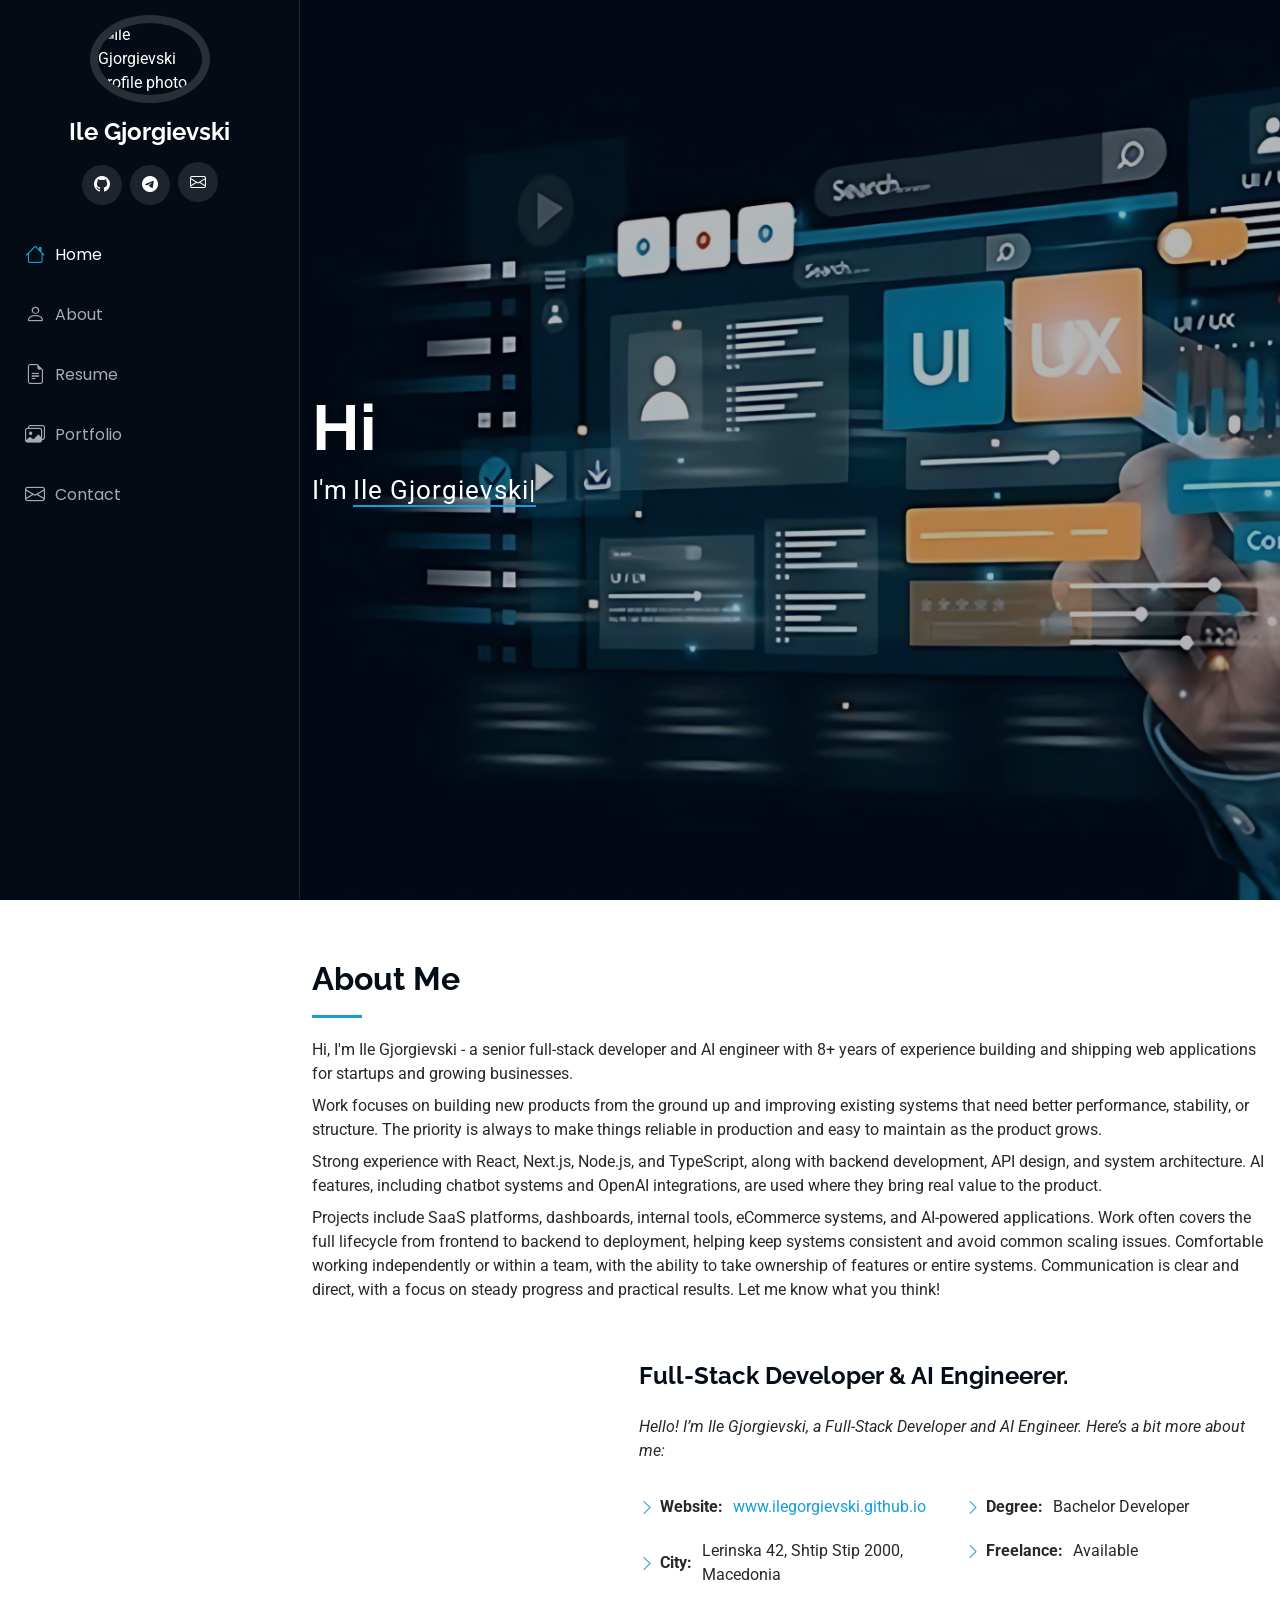
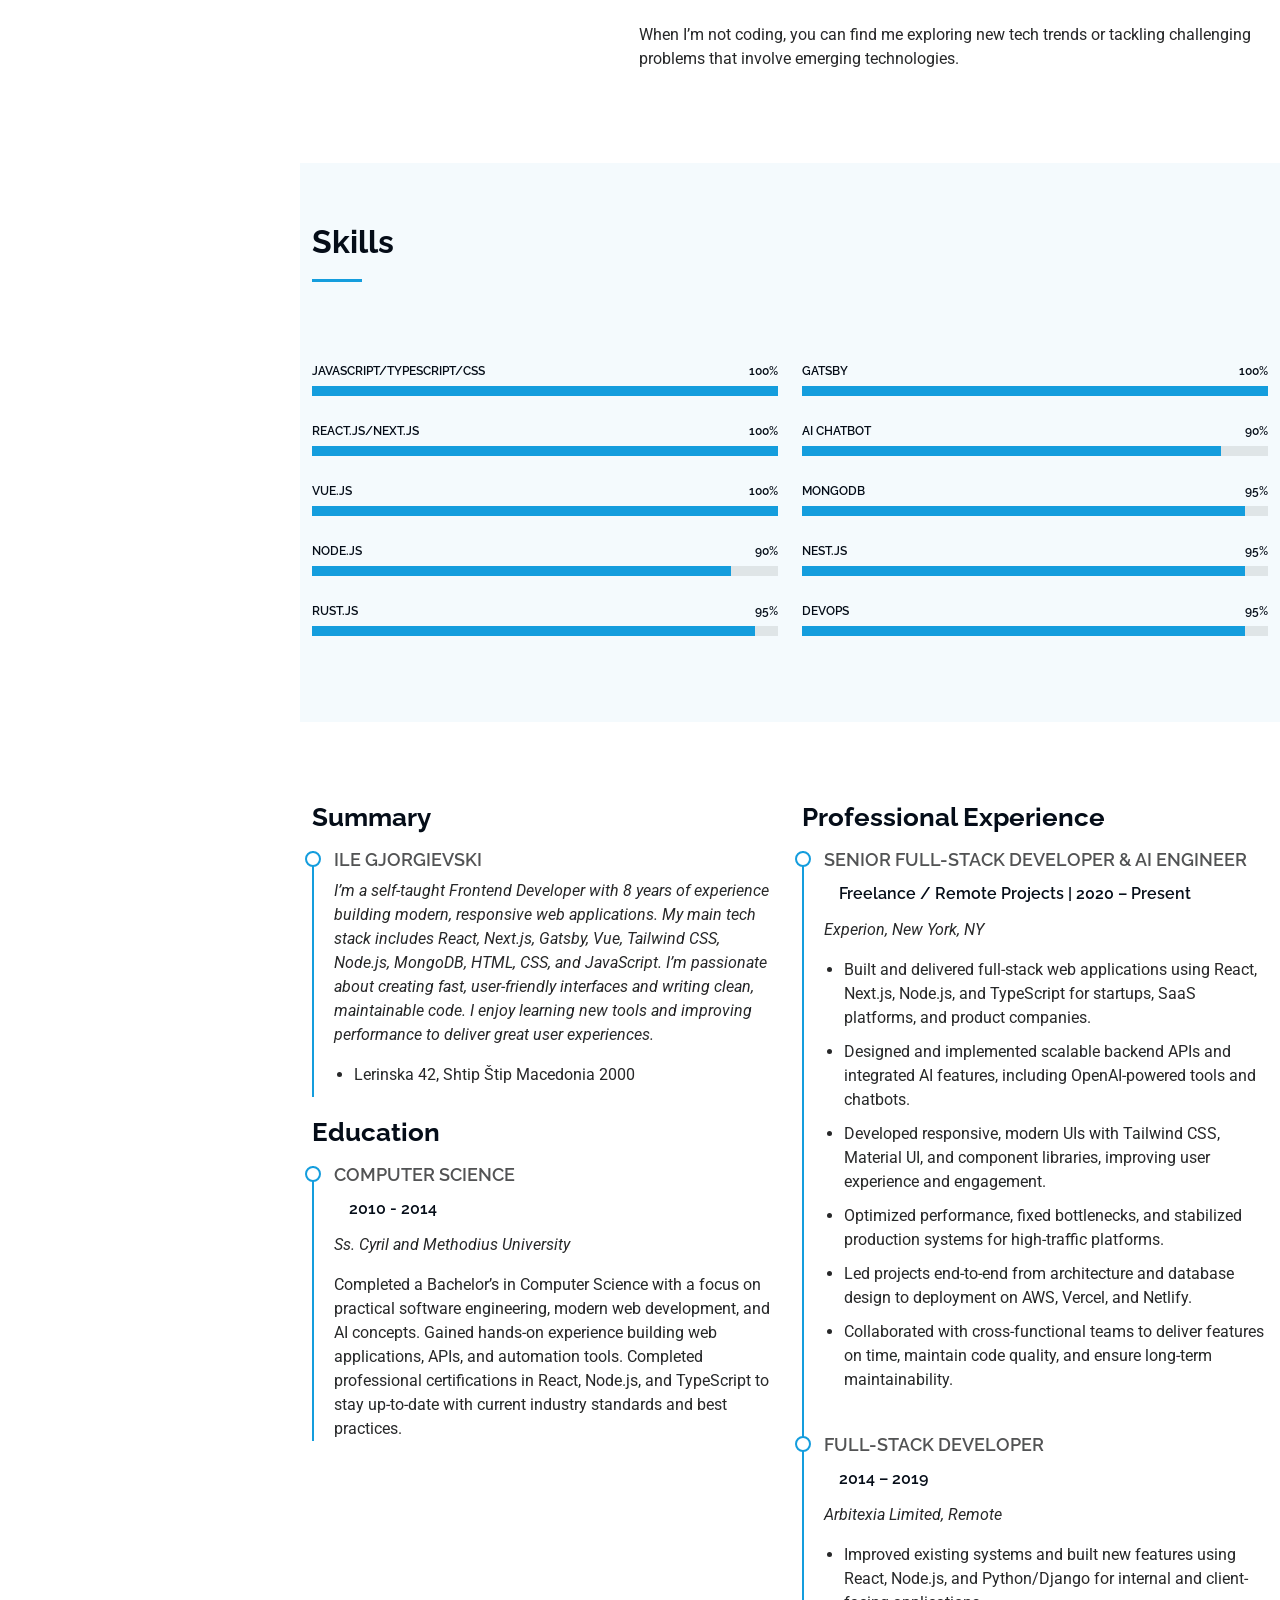
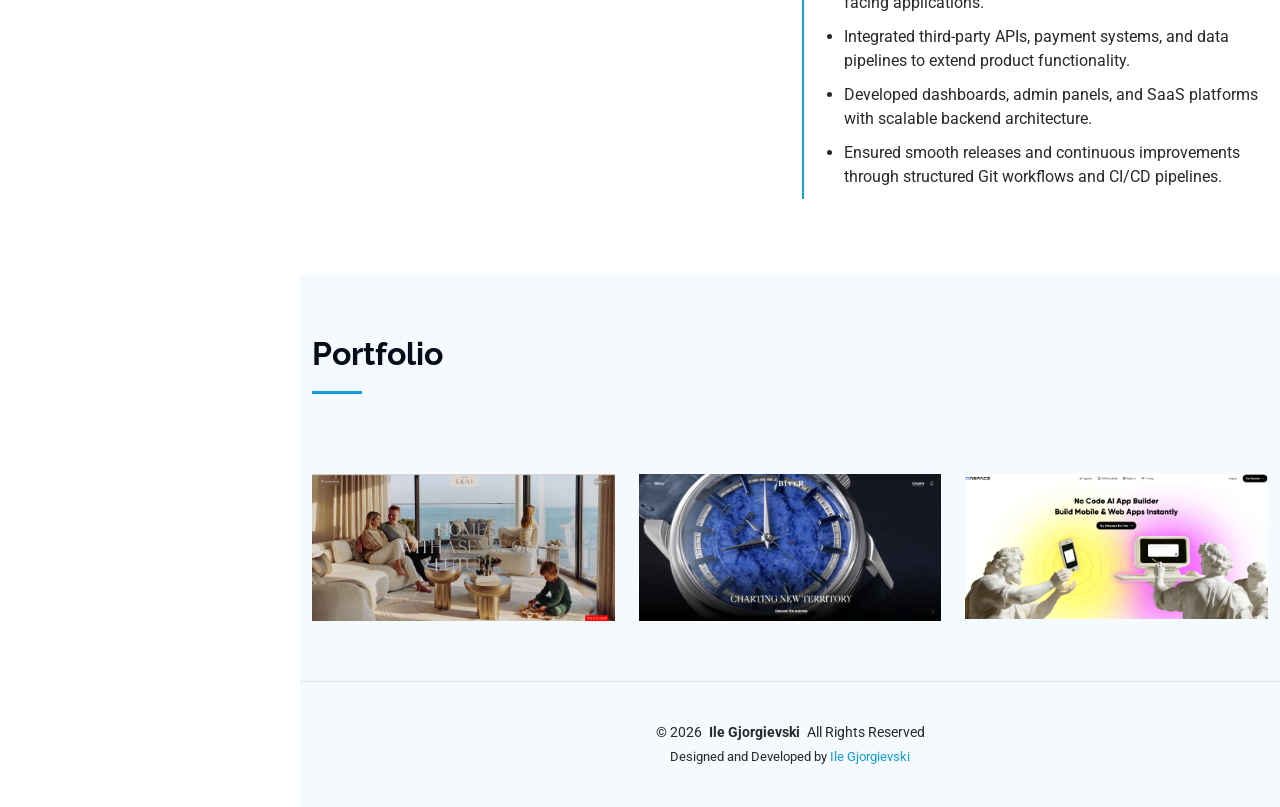
==== commit 829596f2: "Update foot part" ====
--- a/index.html
+++ b/index.html
@@ -703,7 +703,7 @@
 
     <div class="container">
       <div class="copyright text-center ">
-        <p>© <span>2025</span> <strong class="px-1 sitename">Ile Gjorgievski</strong> <span>All Rights Reserved</span>
+        <p>© <span>2026</span> <strong class="px-1 sitename">Ile Gjorgievski</strong> <span>All Rights Reserved</span>
         </p>
       </div>
       <div class="credits">
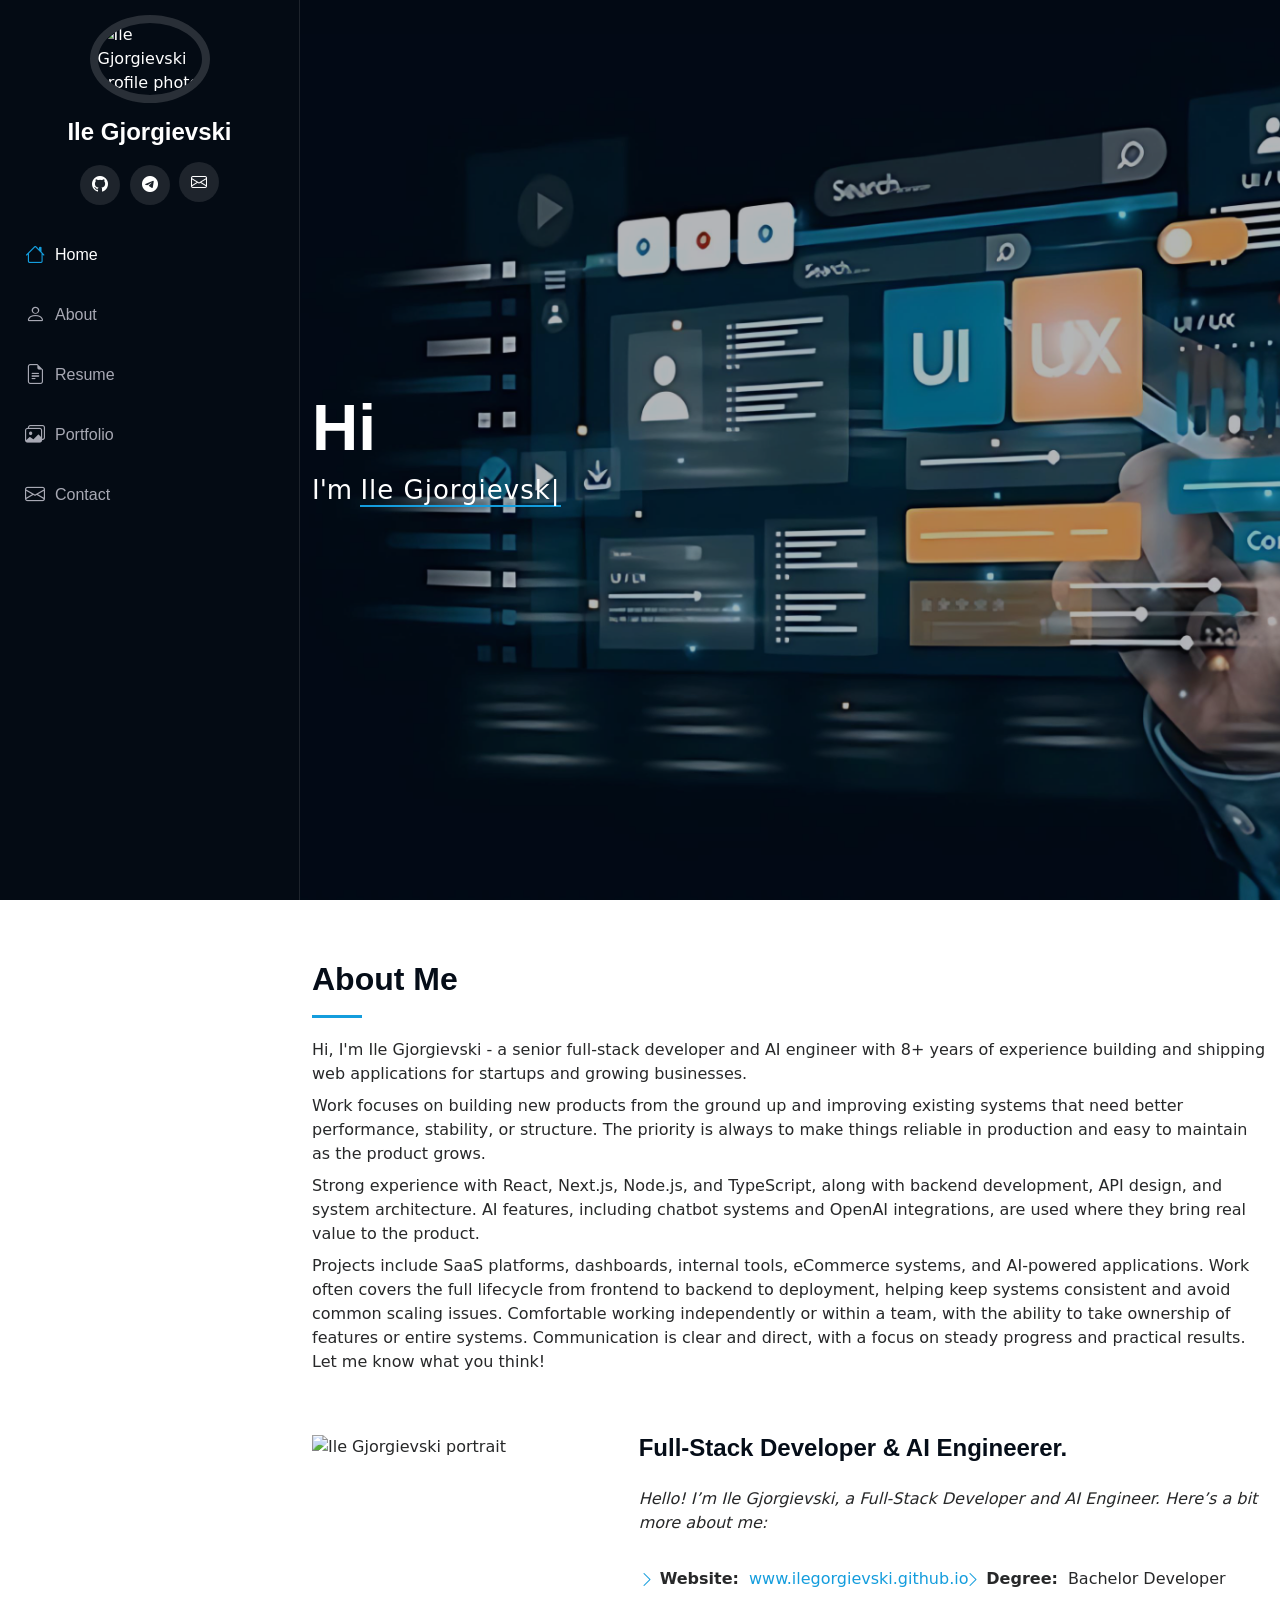
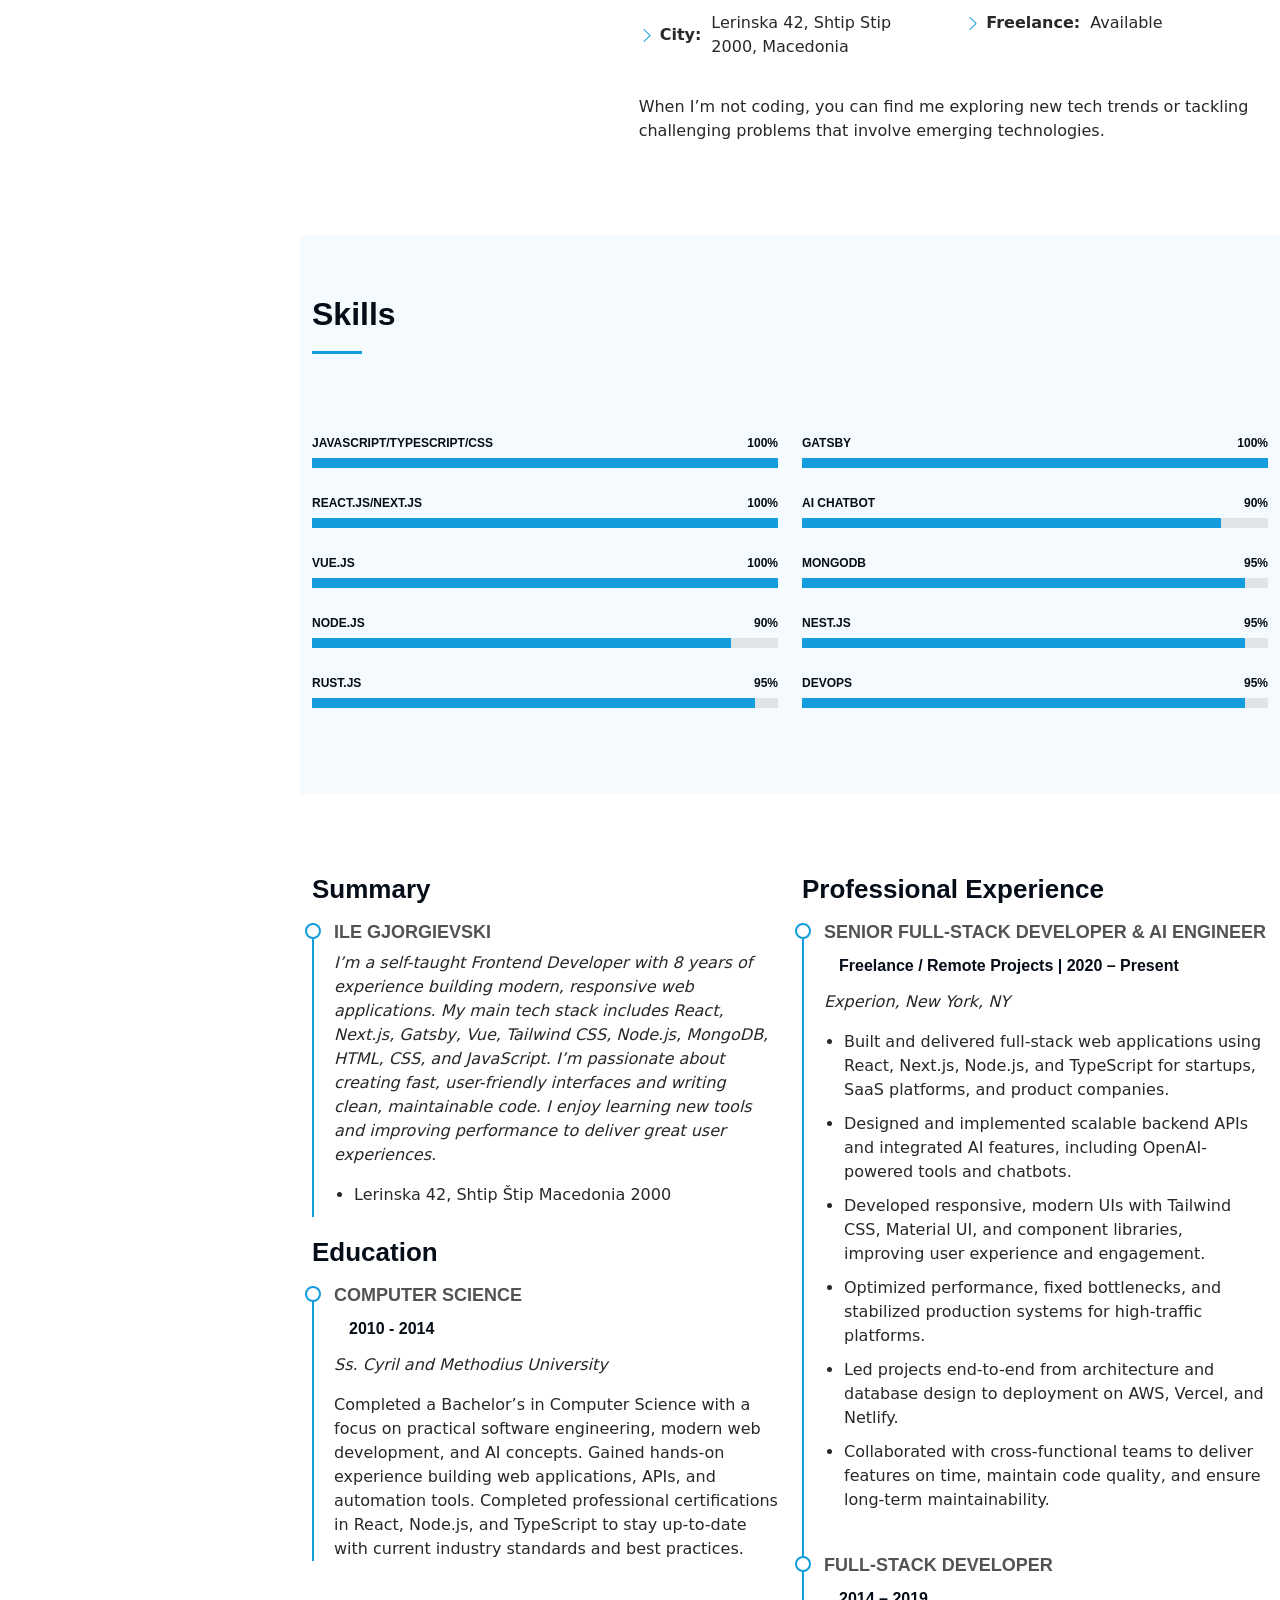
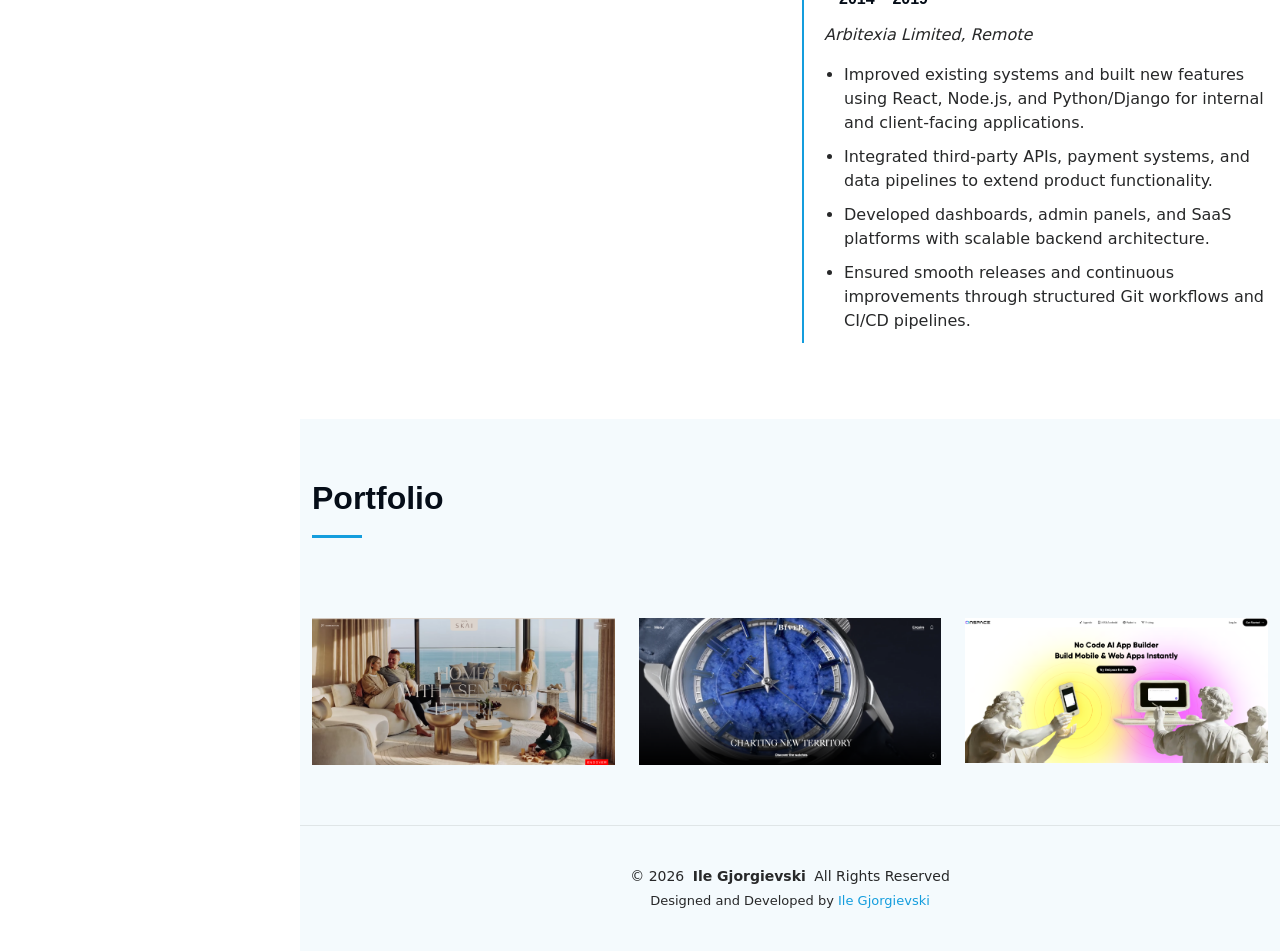
==== commit 45b8ab8c: "Update personal site" ====
--- a/index.html
+++ b/index.html
@@ -4,11 +4,28 @@
 <head>
   <meta charset="utf-8">
   <meta content="width=device-width, initial-scale=1.0" name="viewport">
-  <title>Portfolio</title>
+  <title>Ile Gjorgievski | Senior Full-Stack Developer & AI Engineer</title>
   <meta
     content="Senior Full-Stack Developer and AI Engineer specializing in React, Next.js, Node.js, TypeScript, and scalable product development."
     name="description">
   <meta content="full-stack developer, AI engineer, React, Next.js, Node.js, TypeScript, portfolio" name="keywords">
+  <meta name="robots" content="index, follow">
+  <meta name="referrer" content="strict-origin-when-cross-origin">
+  <meta http-equiv="Content-Security-Policy"
+    content="default-src 'self'; script-src 'self' 'unsafe-inline'; style-src 'self' 'unsafe-inline' https://fonts.googleapis.com; img-src 'self' data: https:; font-src 'self' https://fonts.gstatic.com; connect-src 'self' https://formspree.io; frame-src https://www.google.com; base-uri 'self'; form-action 'self' https://formspree.io;">
+  <link rel="canonical" href="https://ilegorgievski.github.io/">
+  <meta property="og:site_name" content="Ile Gjorgievski Portfolio">
+  <meta property="og:type" content="website">
+  <meta property="og:title" content="Ile Gjorgievski | Senior Full-Stack Developer & AI Engineer">
+  <meta property="og:description"
+    content="Senior Full-Stack Developer and AI Engineer specializing in React, Next.js, Node.js, TypeScript, and scalable product development.">
+  <meta property="og:url" content="https://ilegorgievski.github.io/">
+  <meta property="og:image" content="https://ilegorgievski.github.io/assets/img/my-profile-img.jpg">
+  <meta name="twitter:card" content="summary_large_image">
+  <meta name="twitter:title" content="Ile Gjorgievski | Senior Full-Stack Developer & AI Engineer">
+  <meta name="twitter:description"
+    content="Senior Full-Stack Developer and AI Engineer specializing in React, Next.js, Node.js, TypeScript, and scalable product development.">
+  <meta name="twitter:image" content="https://ilegorgievski.github.io/assets/img/my-profile-img.jpg">
 
   <!-- Favicons -->
   <link href="assets/img/favicon.png" rel="icon">
@@ -31,13 +48,6 @@
   <!-- Main CSS File -->
   <link href="assets/css/main.css" rel="stylesheet">
 
-  <!-- =======================================================
-  * Template Name: iPortfolio
-  * Template URL: https://bootstrapmade.com/iportfolio-bootstrap-portfolio-websites-template/
-  * Updated: Jun 29 2024 with Bootstrap v5.3.3
-  * Author: BootstrapMade.com
-  * License: https://bootstrapmade.com/license/
-  ======================================================== -->
 </head>
 
 <body class="index-page">
@@ -56,9 +66,11 @@
     </a>
 
     <div class="social-links text-center">
-      <a href="https://github.com/ilegorgievski/" class="github"><i class="bi bi-github"></i></a>
-      <a href="https://t.me/daniel0bro" class="telegram"><i class="bi bi-telegram"></i></a>
-      <a href="mailto:veselinovwork00@gmail.com" class="bi bi-envelope"></a>
+      <a href="https://github.com/ilegorgievski/" class="github" target="_blank" rel="noopener noreferrer"
+        aria-label="Open GitHub profile in new tab"><i class="bi bi-github"></i></a>
+      <a href="https://t.me/daniel0bro" class="telegram" target="_blank" rel="noopener noreferrer"
+        aria-label="Open Telegram profile in new tab"><i class="bi bi-telegram"></i></a>
+      <a href="#contact" class="bi bi-envelope" data-contact-modal-trigger aria-label="Open contact form modal"></a>
       <!-- <a href="#" class="linkedin"><i class="bi bi-linkedin"></i></a> -->
     </div>
 
@@ -88,7 +100,7 @@
             <li><a href="#">Dropdown 4</a></li>
           </ul>
         </li> -->
-        <li><a href="#contact" id="contact-modal-trigger"><i class="bi bi-envelope navicon"></i> Contact</a></li>
+        <li><a href="#contact" data-contact-modal-trigger><i class="bi bi-envelope navicon"></i> Contact</a></li>
       </ul>
     </nav>
 
@@ -152,7 +164,8 @@
 
         <div class="row gy-4 justify-content-center">
           <div class="col-lg-4">
-            <img src="assets/img/my-profile-img.jpg" class="img-fluid" alt="">
+            <img src="assets/img/my-profile-img.jpg" class="img-fluid" alt="Ile Gjorgievski portrait" loading="lazy"
+              decoding="async">
           </div>
           <div class="col-lg-8 content">
             <h2>Full-Stack Developer &amp; AI Engineerer.</h2>
@@ -406,7 +419,8 @@
 
             <div class="col-lg-4 col-md-6 portfolio-item isotope-item filter-gatsby">
               <div class="portfolio-content h-100">
-                <img src="assets/img/portfolio/1-1.png" class="img-fluid" alt="">
+                <img src="assets/img/portfolio/1-1.png" class="img-fluid" alt="Volta SKAI website preview"
+                  loading="lazy" decoding="async">
                 <div class="portfolio-info">
                   <h4>SKAI</h4>
                   <p>Luxury Real Estate Website with Next.js and Modern UI</p>
@@ -421,7 +435,8 @@
 
             <div class="col-lg-4 col-md-6 portfolio-item isotope-item filter-gatsby">
               <div class="portfolio-content h-100">
-                <img src="assets/img/portfolio/2-1.png" class="img-fluid" alt="">
+                <img src="assets/img/portfolio/2-1.png" class="img-fluid" alt="Biver platform preview" loading="lazy"
+                  decoding="async">
                 <div class="portfolio-info">
                   <h4>BIVER</h4>
                   <p>Backend System with Scalable API Architecture</p>
@@ -436,7 +451,8 @@
 
             <div class="col-lg-4 col-md-6 portfolio-item isotope-item filter-gatsby">
               <div class="portfolio-content h-100">
-                <img src="assets/img/portfolio/3-1.png" class="img-fluid" alt="">
+                <img src="assets/img/portfolio/3-1.png" class="img-fluid" alt="OnSpace platform preview" loading="lazy"
+                  decoding="async">
                 <div class="portfolio-info">
                   <h4>ONSPACE</h4>
                   <p>AI-Powered Application Builder</p>
@@ -512,7 +528,8 @@
                   <i class="bi bi-quote quote-icon-right"></i>
                 </p>
                 <div class="profile-section">
-                  <img src="assets/img/testimonials/testimonials-1.jpg" class="testimonial-img" alt="">
+                  <img src="assets/img/testimonials/testimonials-1.jpg" class="testimonial-img"
+                    alt="Client testimonial portrait 1" loading="lazy" decoding="async">
                   <h3>Saul Goodman</h3>
                   <h4>Ceo &amp; Founder</h4>
                 </div>
@@ -530,7 +547,8 @@
                   <i class="bi bi-quote quote-icon-right"></i>
                 </p>
                 <div class="profile-section">
-                  <img src="assets/img/testimonials/testimonials-2.jpg" class="testimonial-img" alt="">
+                  <img src="assets/img/testimonials/testimonials-2.jpg" class="testimonial-img"
+                    alt="Client testimonial portrait 2" loading="lazy" decoding="async">
                   <h3>Sarah Thompson</h3>
                   <h4>Product Manager</h4>
                 </div>
@@ -547,7 +565,8 @@
                   <i class="bi bi-quote quote-icon-right"></i>
                 </p>
                 <div class="profile-section">
-                  <img src="assets/img/testimonials/testimonials-3.jpg" class="testimonial-img" alt="">
+                  <img src="assets/img/testimonials/testimonials-3.jpg" class="testimonial-img"
+                    alt="Client testimonial portrait 3" loading="lazy" decoding="async">
                   <h3>Michael Lee</h3>
                   <h4>CEO</h4>
                 </div>
@@ -564,7 +583,8 @@
                   <i class="bi bi-quote quote-icon-right"></i>
                 </p>
                 <div class="profile-section">
-                  <img src="assets/img/testimonials/testimonials-4.jpg" class="testimonial-img" alt="">
+                  <img src="assets/img/testimonials/testimonials-4.jpg" class="testimonial-img"
+                    alt="Client testimonial portrait 4" loading="lazy" decoding="async">
                   <h3>Emily Rodriguez</h3>
                   <h4>Operations Director</h4>
                 </div>
@@ -581,7 +601,8 @@
                   <i class="bi bi-quote quote-icon-right"></i>
                 </p>
                 <div class="profile-section">
-                  <img src="assets/img/testimonials/testimonials-5.jpg" class="testimonial-img" alt="">
+                  <img src="assets/img/testimonials/testimonials-5.jpg" class="testimonial-img"
+                    alt="Client testimonial portrait 5" loading="lazy" decoding="async">
                   <h3>James Parker</h3>
                   <h4>CTO</h4>
                 </div>
@@ -625,7 +646,7 @@
                         <i class="bi bi-geo-alt flex-shrink-0"></i>
                         <div>
                           <h3>Address</h3>
-                          <p>Lerinska 42, Shtip Štip 2000, Macedonia.</p>
+                          <p>Shtip Stip 2000, Macedonia</p>
                         </div>
                       </div>
 
@@ -653,9 +674,8 @@
                   </div>
 
                   <div class="col-lg-7">
-                    <form action="https://formspree.io/f/xaqlbnrn" method="post" class="php-email-form">
+                    <form action="forms/contact.php" method="post" class="php-email-form">
                       <div class="row gy-4">
-                        <input type="hidden" name="_subject" value="Portfolio Contact Form">
 
                         <div class="col-md-6">
                           <label for="modal-name-field" class="pb-2">Your Name</label>
@@ -679,9 +699,10 @@
                         </div>
 
                         <div class="col-md-12 text-center">
-                          <div class="loading">Sending your message...</div>
-                          <div class="error-message"></div>
-                          <div class="sent-message">Your message has been sent. Thank you for contacting me!</div>
+                          <div class="loading" aria-live="polite">Sending your message...</div>
+                          <div class="error-message" role="alert"></div>
+                          <div class="sent-message" role="status" aria-live="polite">Your message has been sent. Thank
+                            you for contacting me!</div>
                           <button type="submit">Send Message</button>
                         </div>
 
@@ -728,7 +749,6 @@
   <script src="assets/vendor/bootstrap/js/bootstrap.bundle.min.js"></script>
   <script src="assets/vendor/aos/aos.js"></script>
   <script src="assets/vendor/typed.js/typed.umd.js"></script>
-  <script src="assets/vendor/purecounter/purecounter_vanilla.js"></script>
   <script src="assets/vendor/waypoints/noframework.waypoints.js"></script>
   <script src="assets/vendor/glightbox/js/glightbox.min.js"></script>
   <script src="assets/vendor/imagesloaded/imagesloaded.pkgd.min.js"></script>
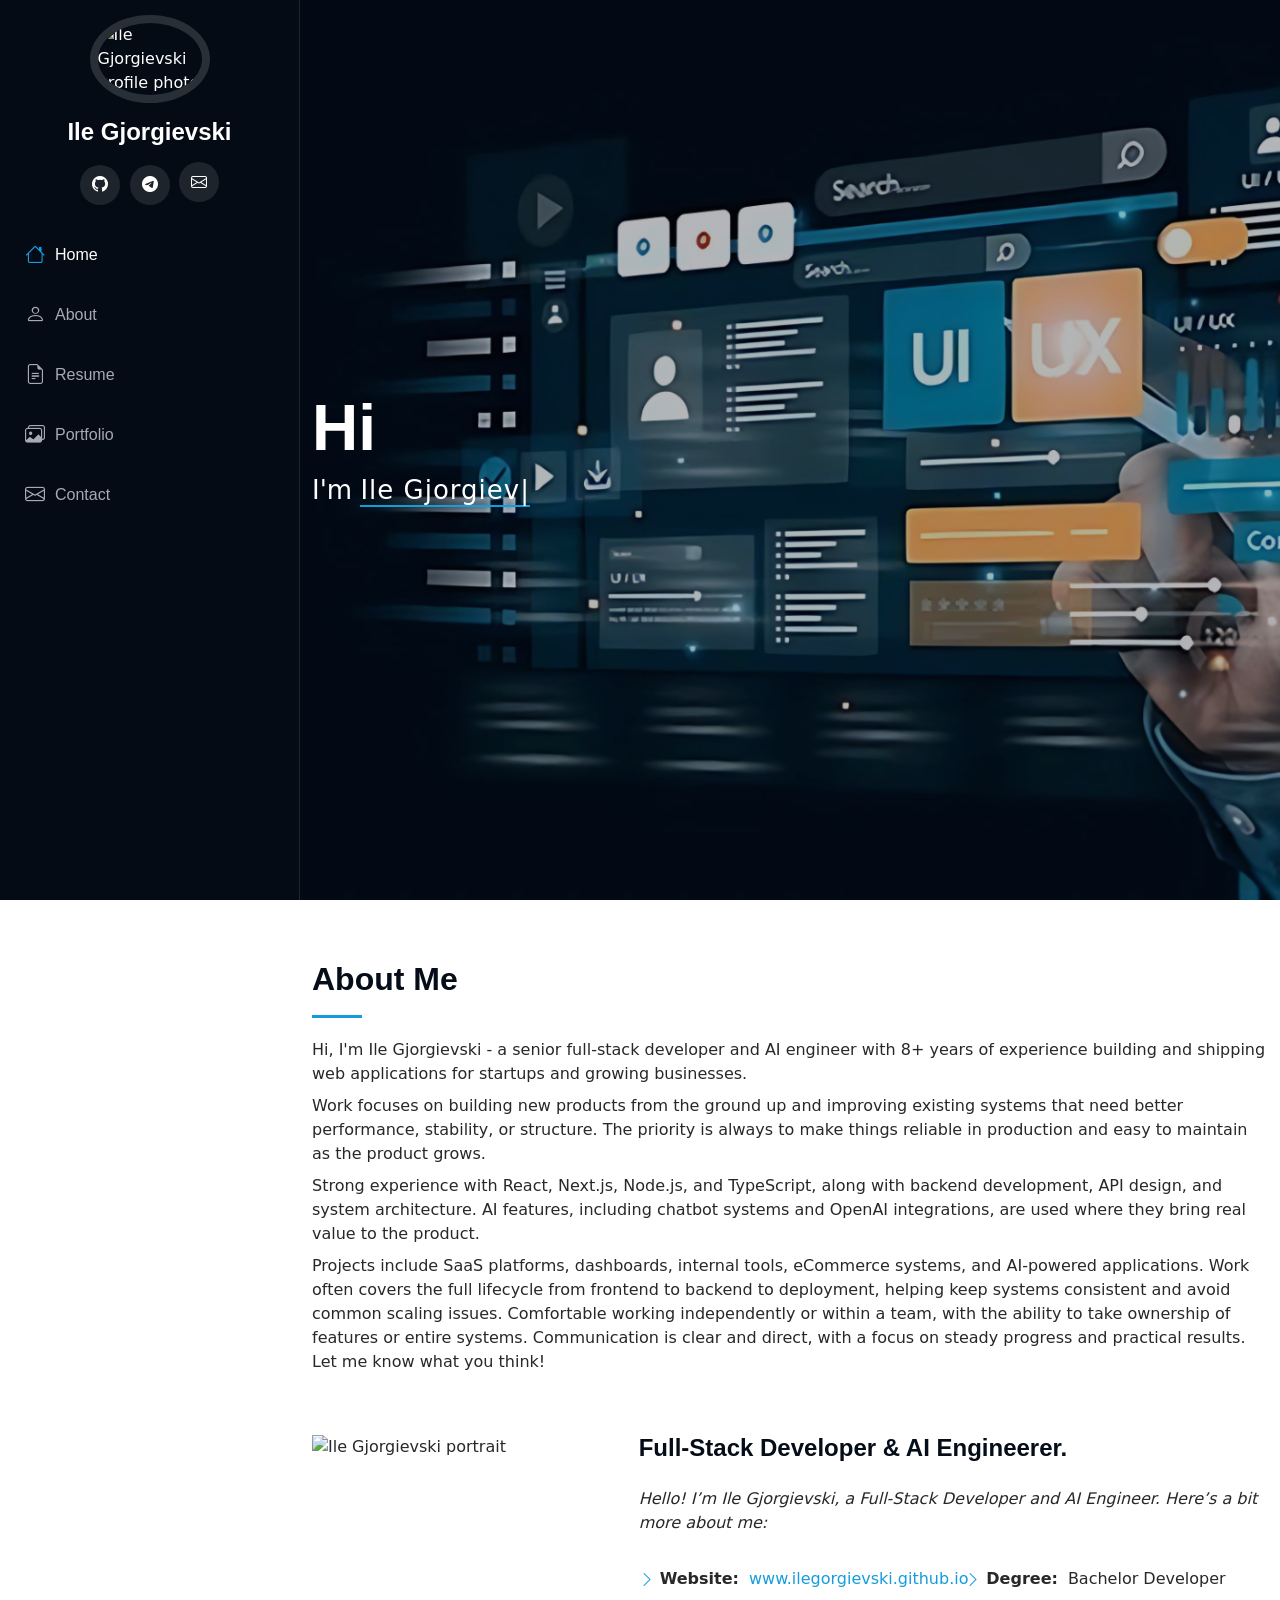
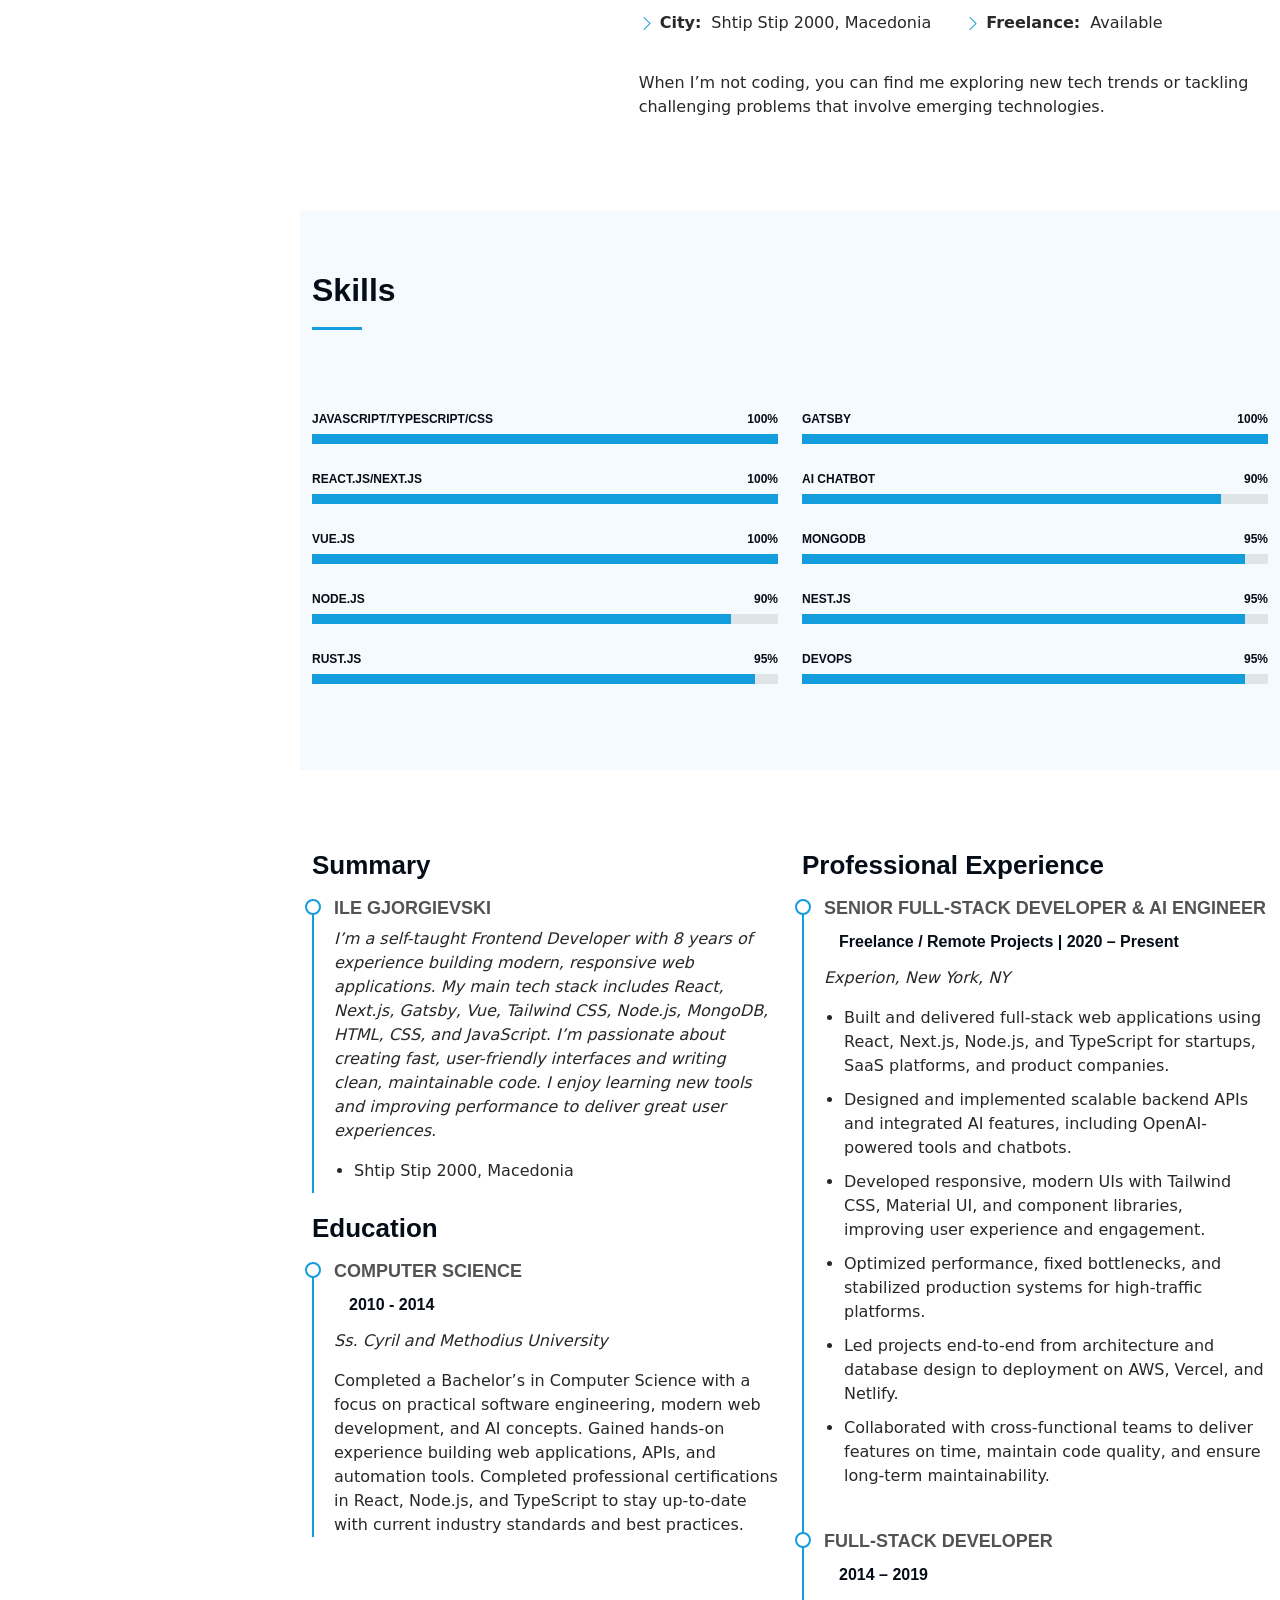
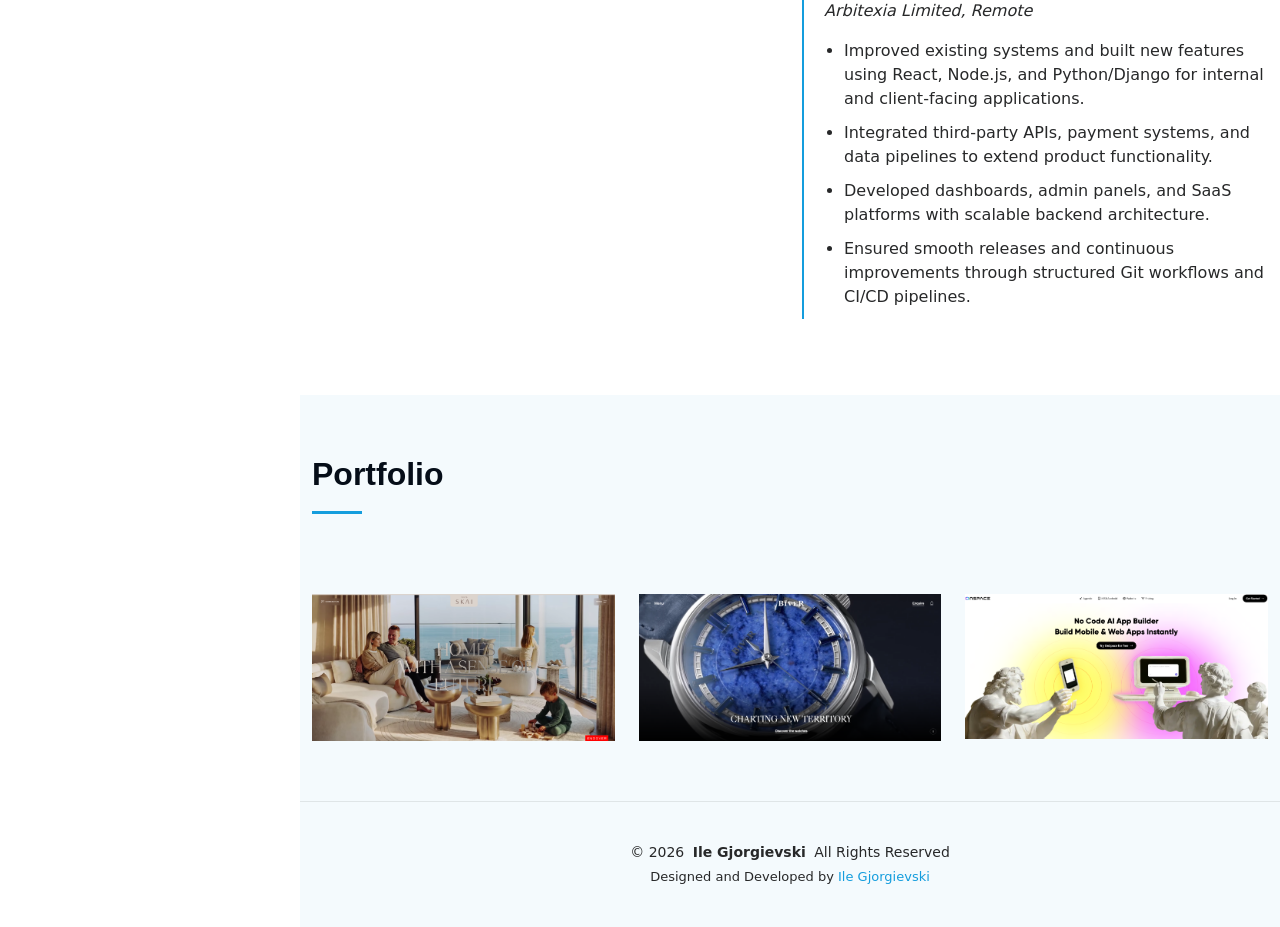
==== commit d7d39984: "Update address information" ====
--- a/index.html
+++ b/index.html
@@ -178,8 +178,7 @@
                 <ul>
                   <li><i class="bi bi-chevron-right"></i> <strong>Website:</strong> <span><a
                         href="https://ilegorgievski.github.io/">www.ilegorgievski.github.io</a></span></li>
-                  <li><i class="bi bi-chevron-right"></i> <strong>City:</strong> <span>Lerinska 42, Shtip Stip 2000,
-                      Macedonia</span></li>
+                  <li><i class="bi bi-chevron-right"></i> <strong>City:</strong> <span>Shtip Stip 2000, Macedonia</span></li>
                 </ul>
               </div>
               <div class="col-lg-6">
@@ -332,7 +331,7 @@
                   clean, maintainable code. I enjoy learning new tools and improving
                   performance to deliver great user experiences.</em></p>
               <ul>
-                <li>Lerinska 42, Shtip Štip Macedonia 2000</li>
+                <li>Shtip Stip 2000, Macedonia</li>
               </ul>
             </div><!-- Edn Resume Item -->
 
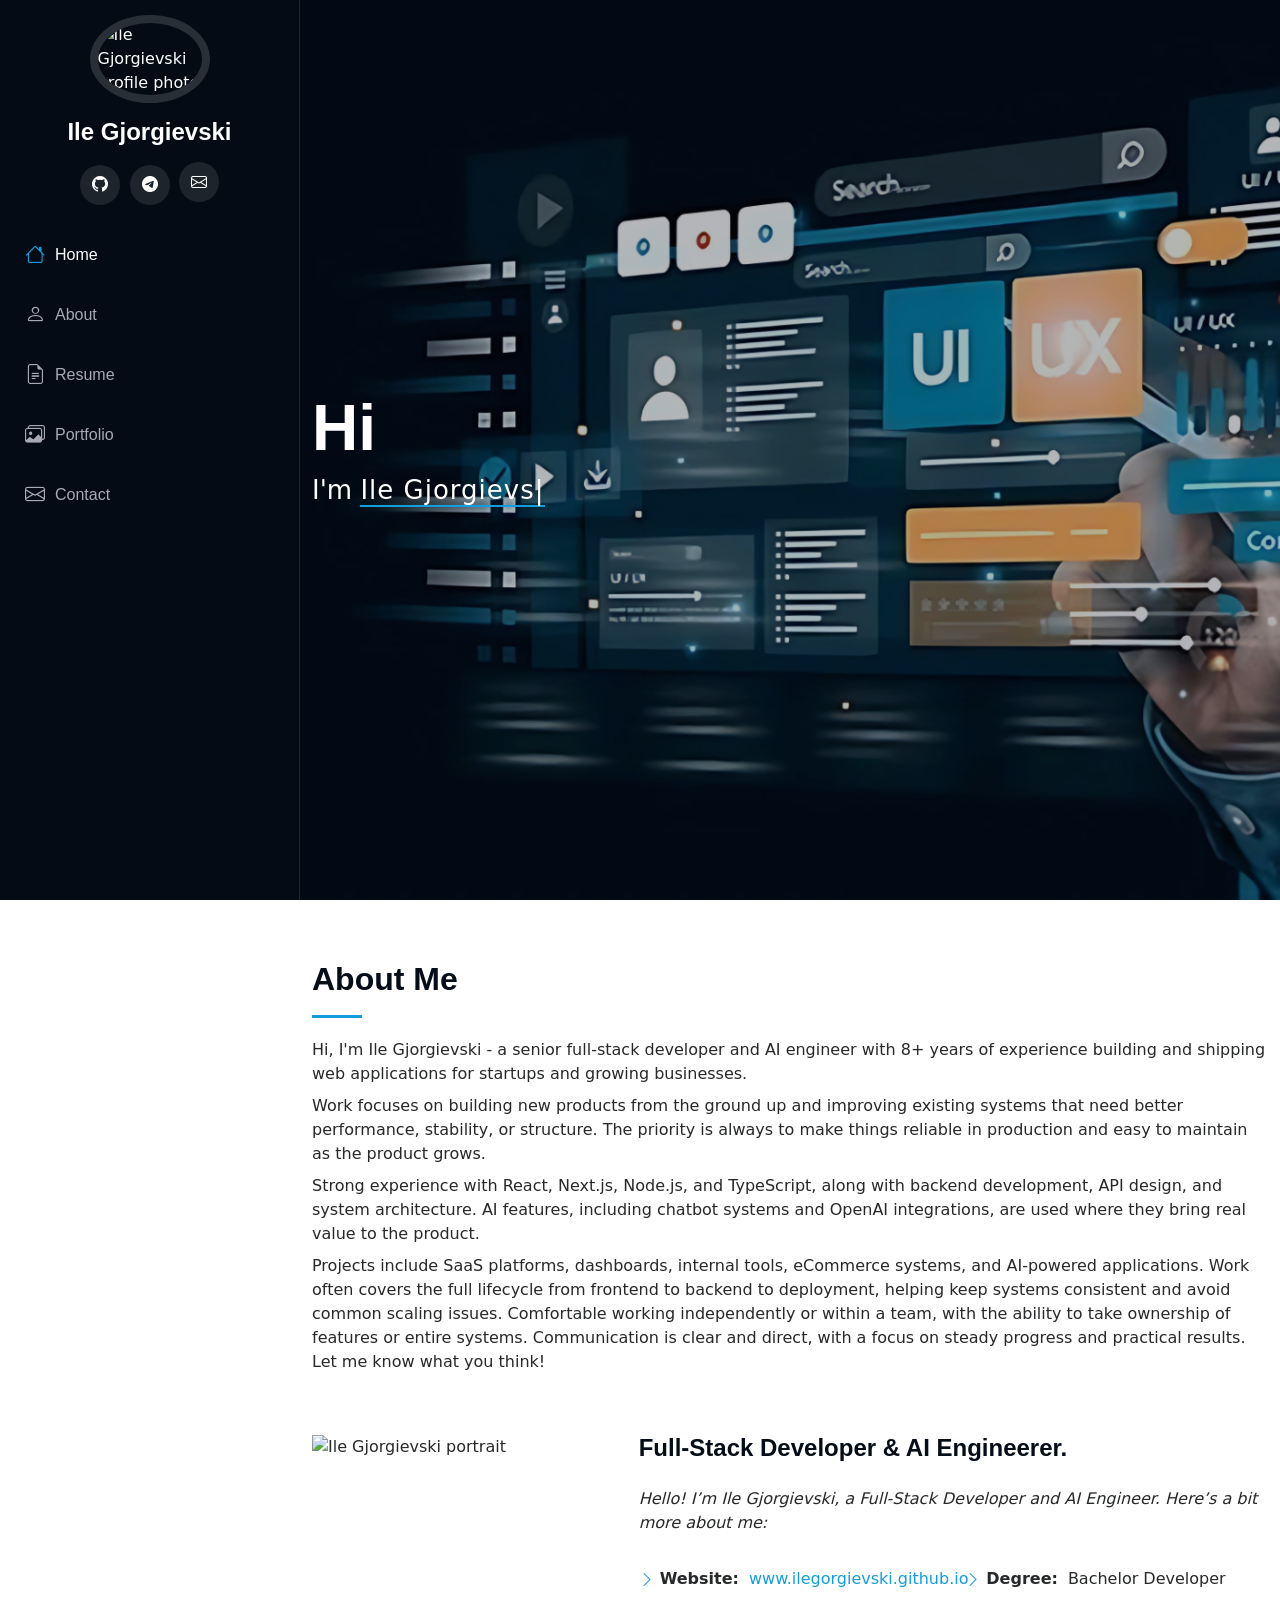
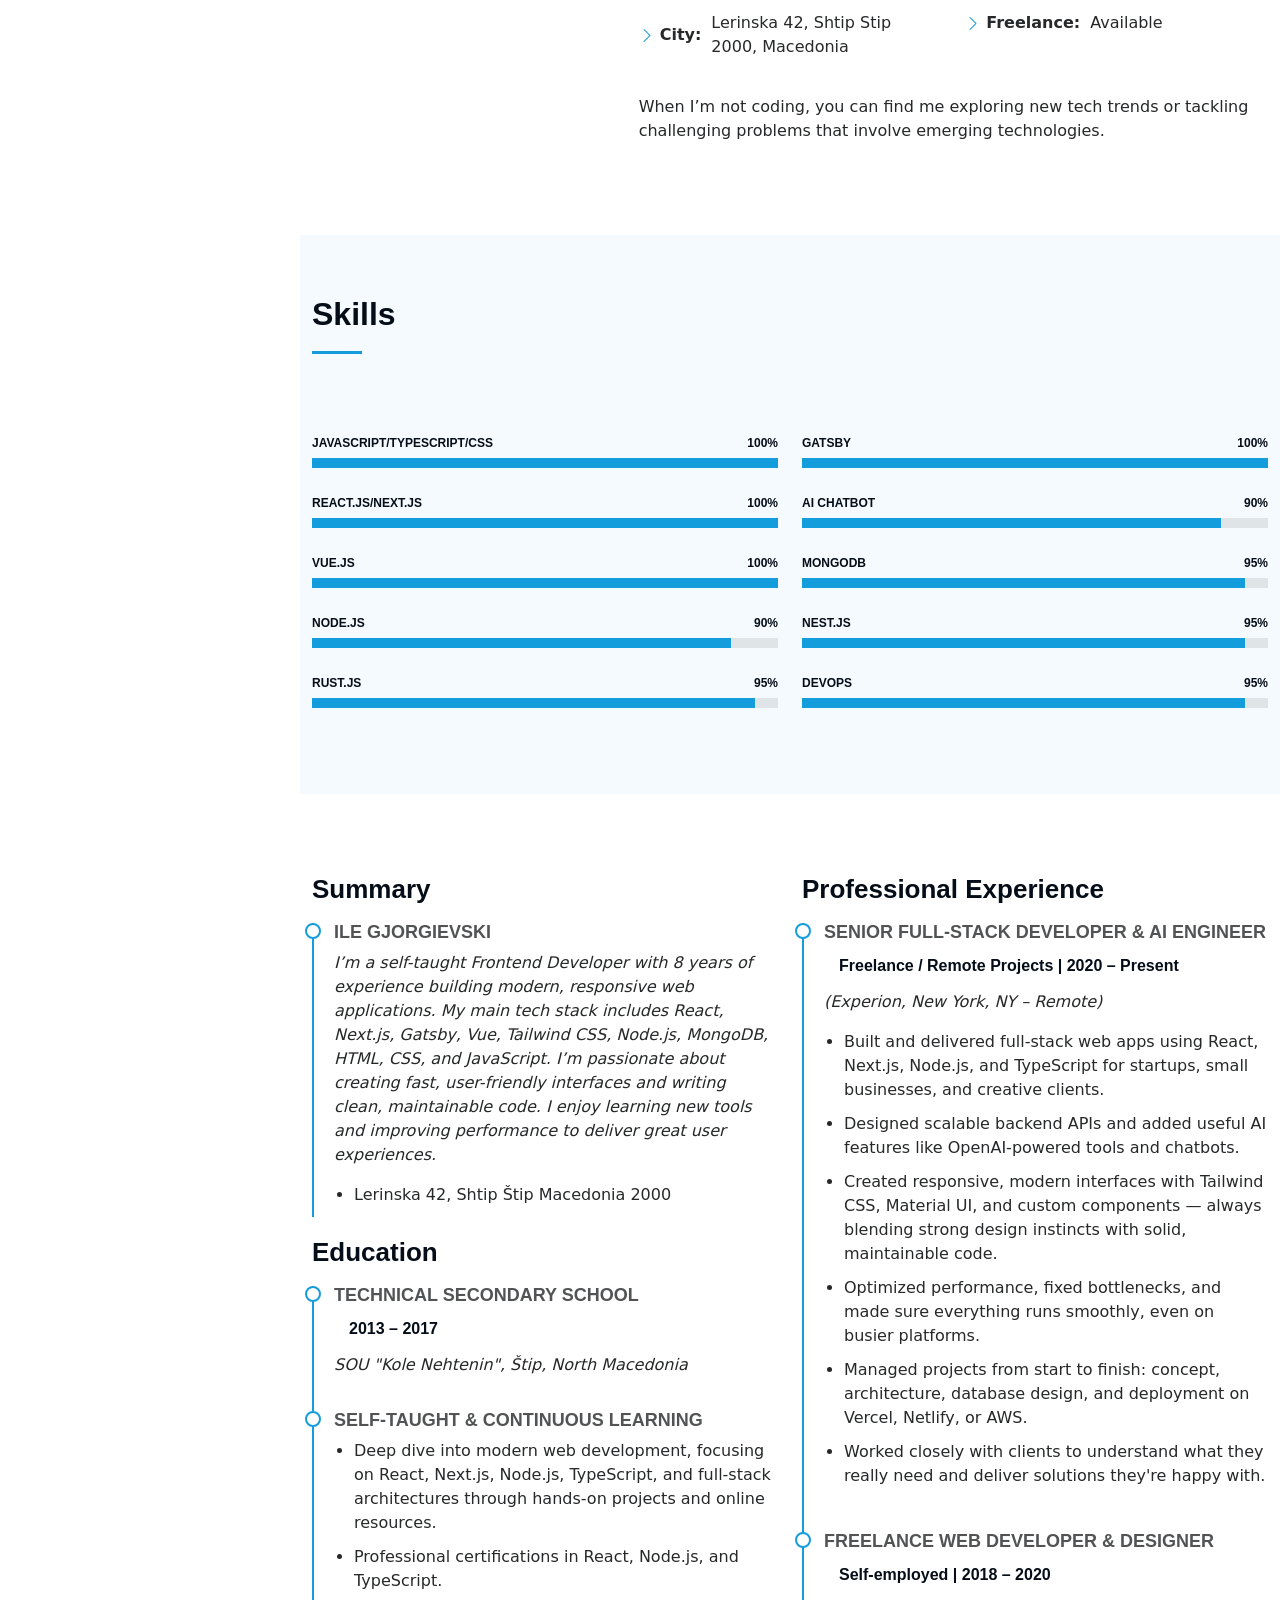
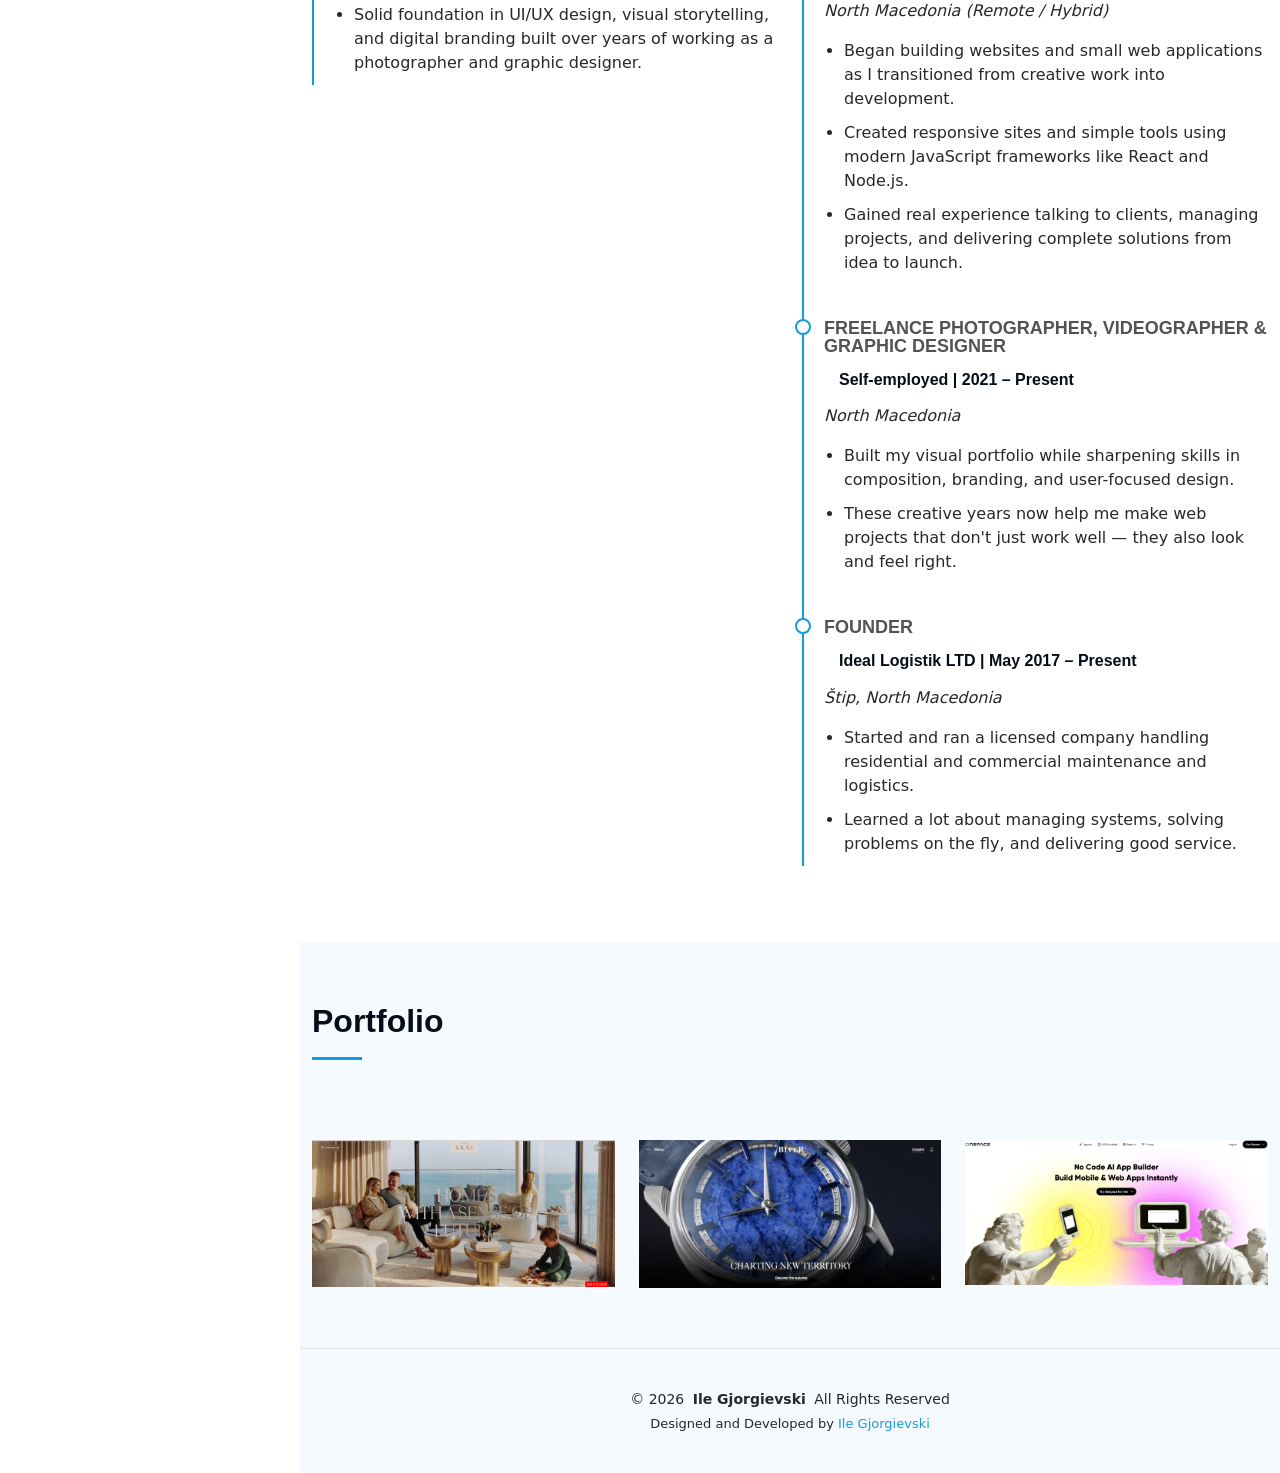
==== commit 0e199838: "Update resume work professional part" ====
--- a/index.html
+++ b/index.html
@@ -178,7 +178,8 @@
                 <ul>
                   <li><i class="bi bi-chevron-right"></i> <strong>Website:</strong> <span><a
                         href="https://ilegorgievski.github.io/">www.ilegorgievski.github.io</a></span></li>
-                  <li><i class="bi bi-chevron-right"></i> <strong>City:</strong> <span>Shtip Stip 2000, Macedonia</span></li>
+                  <li><i class="bi bi-chevron-right"></i> <strong>City:</strong> <span>Lerinska 42, Shtip Stip 2000,
+                      Macedonia</span></li>
                 </ul>
               </div>
               <div class="col-lg-6">
@@ -331,20 +332,26 @@
                   clean, maintainable code. I enjoy learning new tools and improving
                   performance to deliver great user experiences.</em></p>
               <ul>
-                <li>Shtip Stip 2000, Macedonia</li>
+                <li>Lerinska 42, Shtip Štip Macedonia 2000</li>
               </ul>
             </div><!-- Edn Resume Item -->
 
             <h3 class="resume-title">Education</h3>
             <div class="resume-item">
-              <h4>Computer science</h4>
-              <h5>2010 - 2014</h5>
-              <p><em>Ss. Cyril and Methodius University</em></p>
-              <p>Completed a Bachelor’s in Computer Science with a focus on practical software engineering, modern web
-                development, and AI concepts. Gained hands-on experience building web applications, APIs, and automation
-                tools.
-                Completed professional certifications in React, Node.js, and TypeScript to stay up-to-date with current
-                industry standards and best practices.</p>
+              <h4>Technical Secondary School</h4>
+              <h5>2013 – 2017</h5>
+              <p><em>SOU "Kole Nehtenin", Štip, North Macedonia</em></p>
+            </div><!-- Edn Resume Item -->
+
+            <div class="resume-item">
+              <h4>Self-Taught &amp; Continuous Learning</h4>
+              <ul>
+                <li>Deep dive into modern web development, focusing on React, Next.js, Node.js, TypeScript, and
+                  full-stack architectures through hands-on projects and online resources.</li>
+                <li>Professional certifications in React, Node.js, and TypeScript.</li>
+                <li>Solid foundation in UI/UX design, visual storytelling, and digital branding built over years of
+                  working as a photographer and graphic designer.</li>
+              </ul>
             </div><!-- Edn Resume Item -->
 
           </div>
@@ -354,35 +361,57 @@
             <div class="resume-item">
               <h4>Senior Full-Stack Developer & AI Engineer</h4>
               <h5>Freelance / Remote Projects | 2020 – Present</h5>
-              <p><em>Experion, New York, NY </em></p>
+              <p><em>(Experion, New York, NY – Remote)</em></p>
               <ul>
-                <li>Built and delivered full-stack web applications using React, Next.js, Node.js, and TypeScript for
-                  startups, SaaS platforms, and product companies.</li>
-                <li>Designed and implemented scalable backend APIs and integrated AI features, including OpenAI-powered
-                  tools and chatbots.</li>
-                <li>Developed responsive, modern UIs with Tailwind CSS, Material UI, and component libraries, improving
-                  user experience and engagement.</li>
-                <li>Optimized performance, fixed bottlenecks, and stabilized production systems for high-traffic
+                <li>Built and delivered full-stack web apps using React, Next.js, Node.js, and TypeScript for startups,
+                  small businesses, and creative clients.</li>
+                <li>Designed scalable backend APIs and added useful AI features like OpenAI-powered tools and
+                  chatbots.</li>
+                <li>Created responsive, modern interfaces with Tailwind CSS, Material UI, and custom components —
+                  always blending strong design instincts with solid, maintainable code.</li>
+                <li>Optimized performance, fixed bottlenecks, and made sure everything runs smoothly, even on busier
                   platforms.</li>
-                <li>Led projects end-to-end from architecture and database design to deployment on AWS, Vercel, and
-                  Netlify.</li>
-                <li>Collaborated with cross-functional teams to deliver features on time, maintain code quality, and
-                  ensure long-term maintainability.</li>
+                <li>Managed projects from start to finish: concept, architecture, database design, and deployment on
+                  Vercel, Netlify, or AWS.</li>
+                <li>Worked closely with clients to understand what they really need and deliver solutions they're happy
+                  with.</li>
               </ul>
             </div><!-- Edn Resume Item -->
 
             <div class="resume-item">
-              <h4>Full-Stack Developer</h4>
-              <h5>2014 – 2019</h5>
-              <p><em>Arbitexia Limited, Remote</em></p>
+              <h4>Freelance Web Developer &amp; Designer</h4>
+              <h5>Self-employed | 2018 – 2020</h5>
+              <p><em>North Macedonia (Remote / Hybrid)</em></p>
               <ul>
-                <li>Improved existing systems and built new features using React, Node.js, and Python/Django for
-                  internal and client-facing applications.</li>
-                <li>Integrated third-party APIs, payment systems, and data pipelines to extend product functionality.
+                <li>Began building websites and small web applications as I transitioned from creative work into
+                  development.</li>
+                <li>Created responsive sites and simple tools using modern JavaScript frameworks like React and
+                  Node.js.</li>
+                <li>Gained real experience talking to clients, managing projects, and delivering complete solutions from
+                  idea to launch.</li>
+              </ul>
+            </div><!-- Edn Resume Item -->
+
+            <div class="resume-item">
+              <h4>Freelance Photographer, Videographer &amp; Graphic Designer</h4>
+              <h5>Self-employed | 2021 – Present</h5>
+              <p><em>North Macedonia</em></p>
+              <ul>
+                <li>Built my visual portfolio while sharpening skills in composition, branding, and user-focused
+                  design.</li>
+                <li>These creative years now help me make web projects that don't just work well — they also look and
+                  feel right.</li>
+              </ul>
+            </div><!-- Edn Resume Item -->
+
+            <div class="resume-item">
+              <h4>Founder</h4>
+              <h5>Ideal Logistik LTD | May 2017 – Present</h5>
+              <p><em>Štip, North Macedonia</em></p>
+              <ul>
+                <li>Started and ran a licensed company handling residential and commercial maintenance and logistics.
                 </li>
-                <li>Developed dashboards, admin panels, and SaaS platforms with scalable backend architecture.</li>
-                <li>Ensured smooth releases and continuous improvements through structured Git workflows and CI/CD
-                  pipelines.</li>
+                <li>Learned a lot about managing systems, solving problems on the fly, and delivering good service.</li>
               </ul>
             </div><!-- Edn Resume Item -->
 
@@ -473,150 +502,6 @@
     </section>
     <!-- /Portfolio Section -->
 
-    <!-- Services Section -->
-
-    <!-- Testimonials Section -->
-    <!-- <section id="testimonials" class="testimonials section light-background">
-
-      <div class="container section-title" data-aos="fade-up">
-        <h2>Testimonials</h2>
-        <p>Hear what clients and colleagues say about working with me. These testimonials reflect real experiences and
-          successful collaborations across various projects.</p>
-      </div>
-
-      <div class="container" data-aos="fade-up" data-aos-delay="100">
-
-        <div class="swiper init-swiper">
-          <script type="application/json" class="swiper-config">
-            {
-              "loop": true,
-              "speed": 600,
-              "autoplay": {
-                "delay": 5000
-              },
-              "slidesPerView": 1,
-              "pagination": {
-                "el": ".swiper-pagination",
-                "type": "bullets",
-                "clickable": true
-              },
-              "breakpoints": {
-                "320": {
-                  "slidesPerView": 1,
-                  "spaceBetween": 40
-                },
-                "768": {
-                  "slidesPerView": 2,
-                  "spaceBetween": 30
-                },
-                "1200": {
-                  "slidesPerView": 3,
-                  "spaceBetween": 30
-                }
-              }
-            }
-          </script>
-          <div class="swiper-wrapper">
-
-            <div class="swiper-slide">
-              <div class="testimonial-item">
-                <p>
-                  <i class="bi bi-quote quote-icon-left"></i>
-                  <span>As the CEO, I highly recommend Thomas Ken as an exceptional senior full-stack developer who
-                    consistently delivers outstanding results and brings invaluable expertise to any project.</span>
-                  <i class="bi bi-quote quote-icon-right"></i>
-                </p>
-                <div class="profile-section">
-                  <img src="assets/img/testimonials/testimonials-1.jpg" class="testimonial-img"
-                    alt="Client testimonial portrait 1" loading="lazy" decoding="async">
-                  <h3>Saul Goodman</h3>
-                  <h4>Ceo &amp; Founder</h4>
-                </div>
-              </div>
-            </div> 
-
-            <div class="swiper-slide">
-              <div class="testimonial-item">
-                <p>
-                  <i class="bi bi-quote quote-icon-left"></i>
-                  <span>Daniel's expertise in React and Next.js transformed our outdated platform into a modern,
-                    lightning-fast application. He handled complex integrations seamlessly and delivered ahead of
-                    schedule. Communication was clear, and he went above and beyond to ensure everything worked
-                    perfectly.</span>
-                  <i class="bi bi-quote quote-icon-right"></i>
-                </p>
-                <div class="profile-section">
-                  <img src="assets/img/testimonials/testimonials-2.jpg" class="testimonial-img"
-                    alt="Client testimonial portrait 2" loading="lazy" decoding="async">
-                  <h3>Sarah Thompson</h3>
-                  <h4>Product Manager</h4>
-                </div>
-              </div>
-            </div> 
-
-            <div class="swiper-slide">
-              <div class="testimonial-item">
-                <p>
-                  <i class="bi bi-quote quote-icon-left"></i>
-                  <span>Working with Daniel on our blockchain-based payment system was a game-changer. His deep
-                    knowledge of smart contracts and decentralized applications brought our vision to life. He explained
-                    every technical detail in simple terms, making collaboration effortless.</span>
-                  <i class="bi bi-quote quote-icon-right"></i>
-                </p>
-                <div class="profile-section">
-                  <img src="assets/img/testimonials/testimonials-3.jpg" class="testimonial-img"
-                    alt="Client testimonial portrait 3" loading="lazy" decoding="async">
-                  <h3>Michael Lee</h3>
-                  <h4>CEO</h4>
-                </div>
-              </div>
-            </div> 
-
-            <div class="swiper-slide">
-              <div class="testimonial-item">
-                <p>
-                  <i class="bi bi-quote quote-icon-left"></i>
-                  <span>Daniel customized and integrated NetSuite for our growing business, saving us hours of manual
-                    work each week. His problem-solving skills and ability to simplify complex ERP tasks were
-                    invaluable. We couldn't be happier with the results.</span>
-                  <i class="bi bi-quote quote-icon-right"></i>
-                </p>
-                <div class="profile-section">
-                  <img src="assets/img/testimonials/testimonials-4.jpg" class="testimonial-img"
-                    alt="Client testimonial portrait 4" loading="lazy" decoding="async">
-                  <h3>Emily Rodriguez</h3>
-                  <h4>Operations Director</h4>
-                </div>
-              </div>
-            </div> 
-
-            <div class="swiper-slide">
-              <div class="testimonial-item">
-                <p>
-                  <i class="bi bi-quote quote-icon-left"></i>
-                  <span>Daniel is a rare developer who combines technical brilliance with great communication. Whether
-                    it's frontend polish or backend architecture, he consistently delivers exceptional results and is a
-                    pleasure to work with.</span>
-                  <i class="bi bi-quote quote-icon-right"></i>
-                </p>
-                <div class="profile-section">
-                  <img src="assets/img/testimonials/testimonials-5.jpg" class="testimonial-img"
-                    alt="Client testimonial portrait 5" loading="lazy" decoding="async">
-                  <h3>James Parker</h3>
-                  <h4>CTO</h4>
-                </div>
-              </div>
-            </div> 
-
-          </div>
-          <div class="swiper-pagination"></div>
-        </div>
-
-      </div>
-
-    </section> -->
-    <!-- /Testimonials Section -->
-
     <!-- Contact Section -->
     <section id="contact" class="contact section d-none"></section>
 
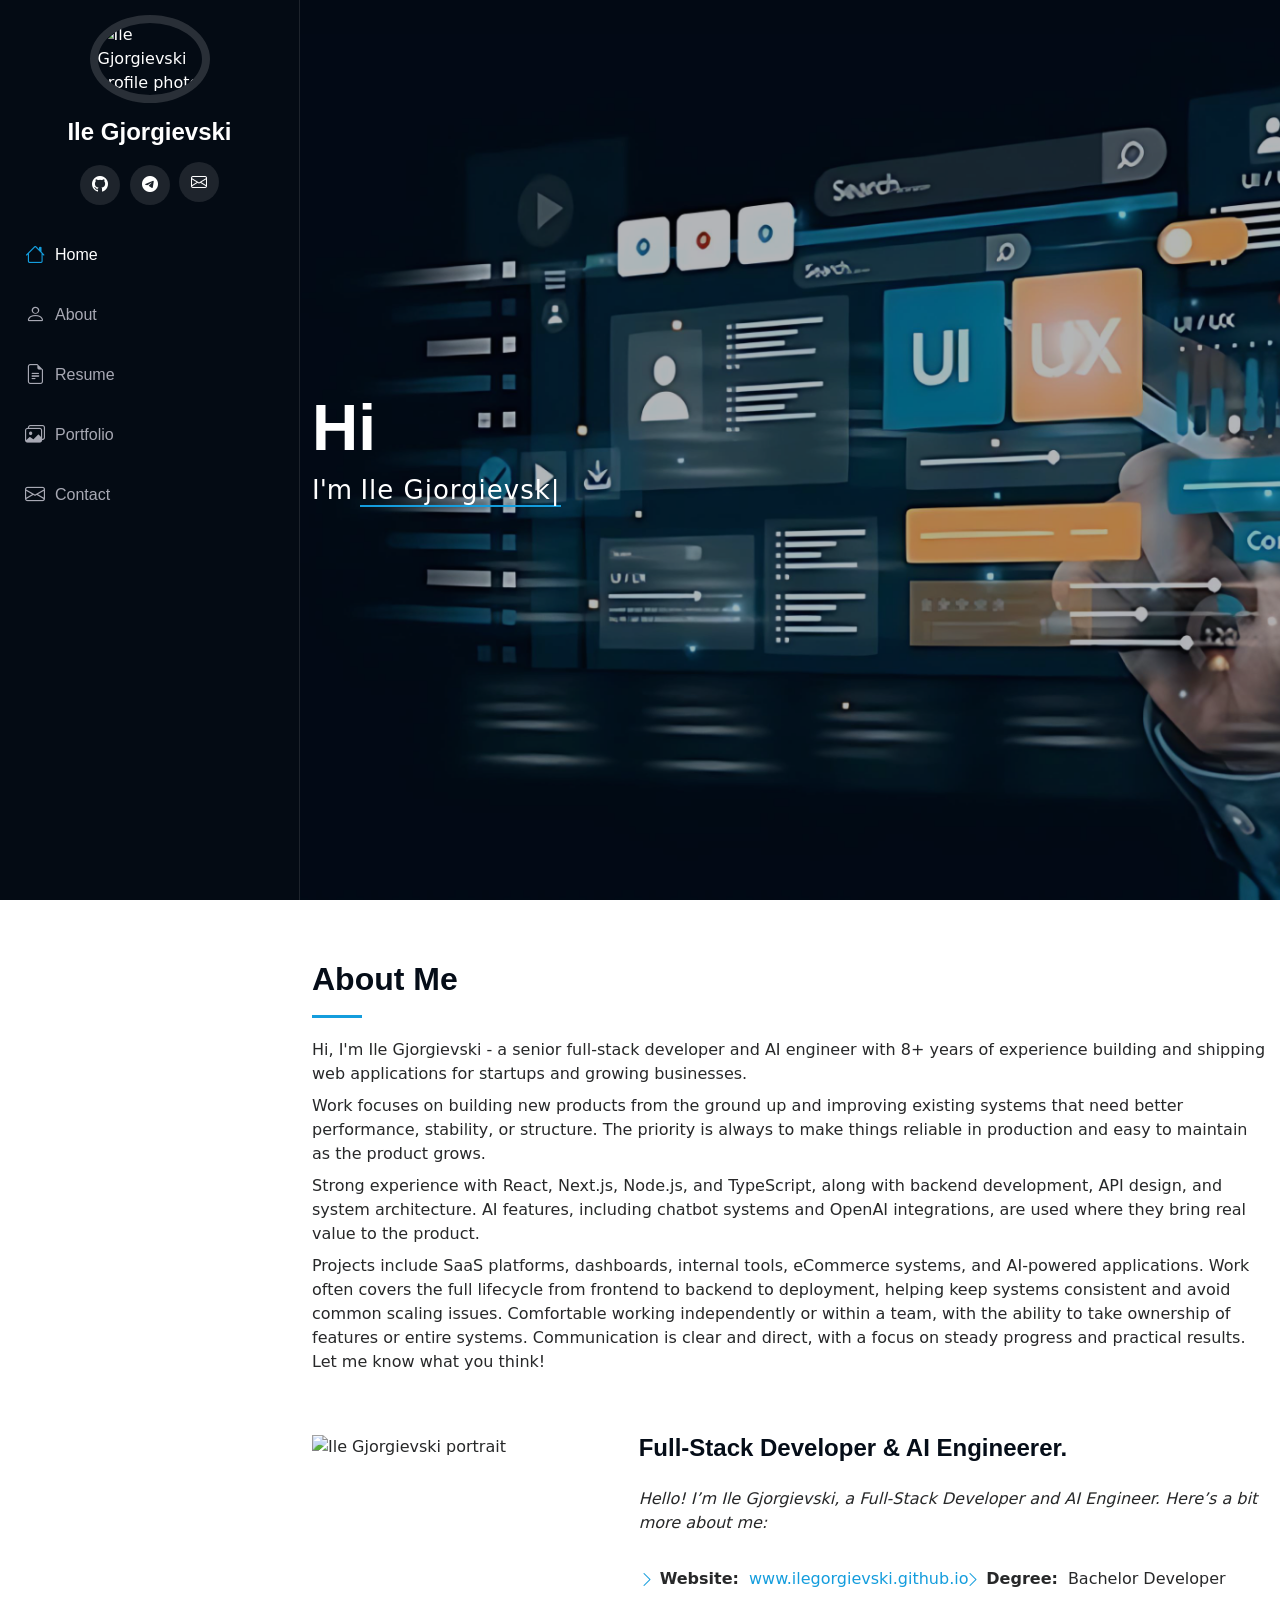
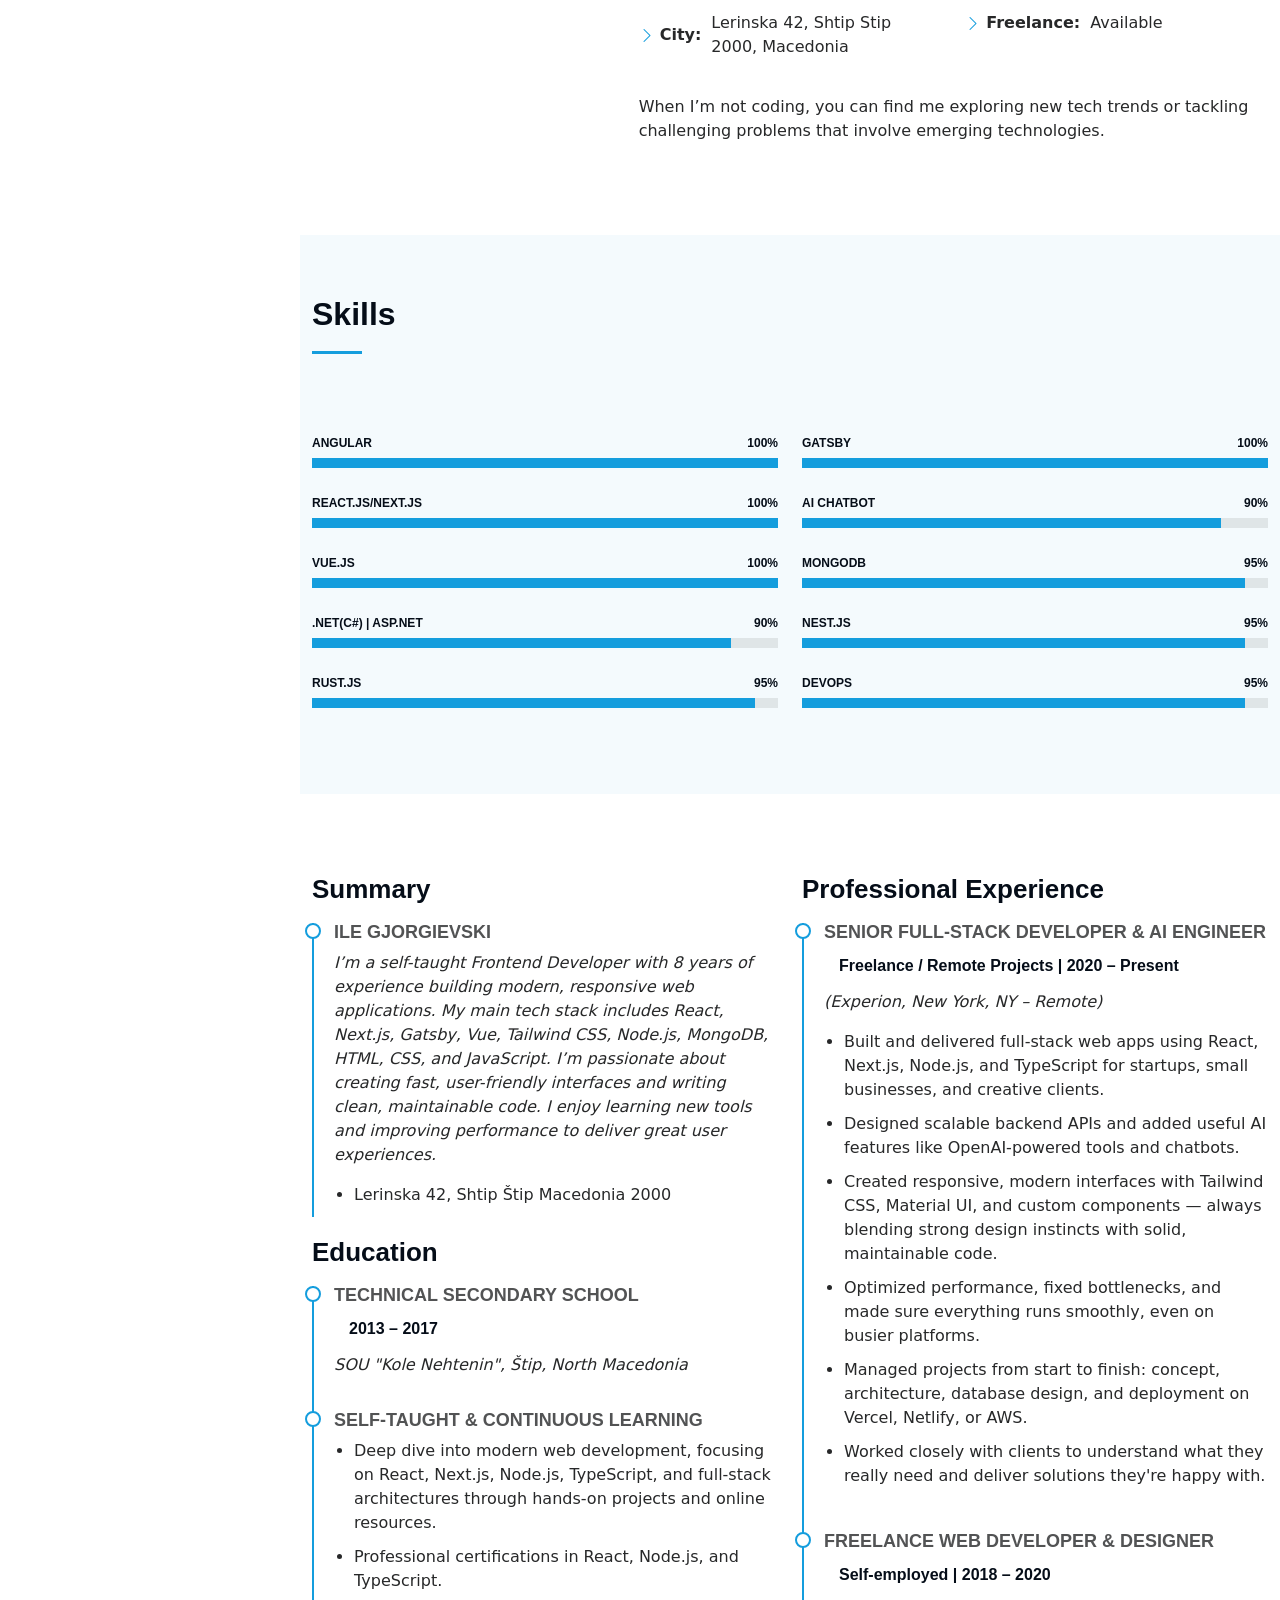
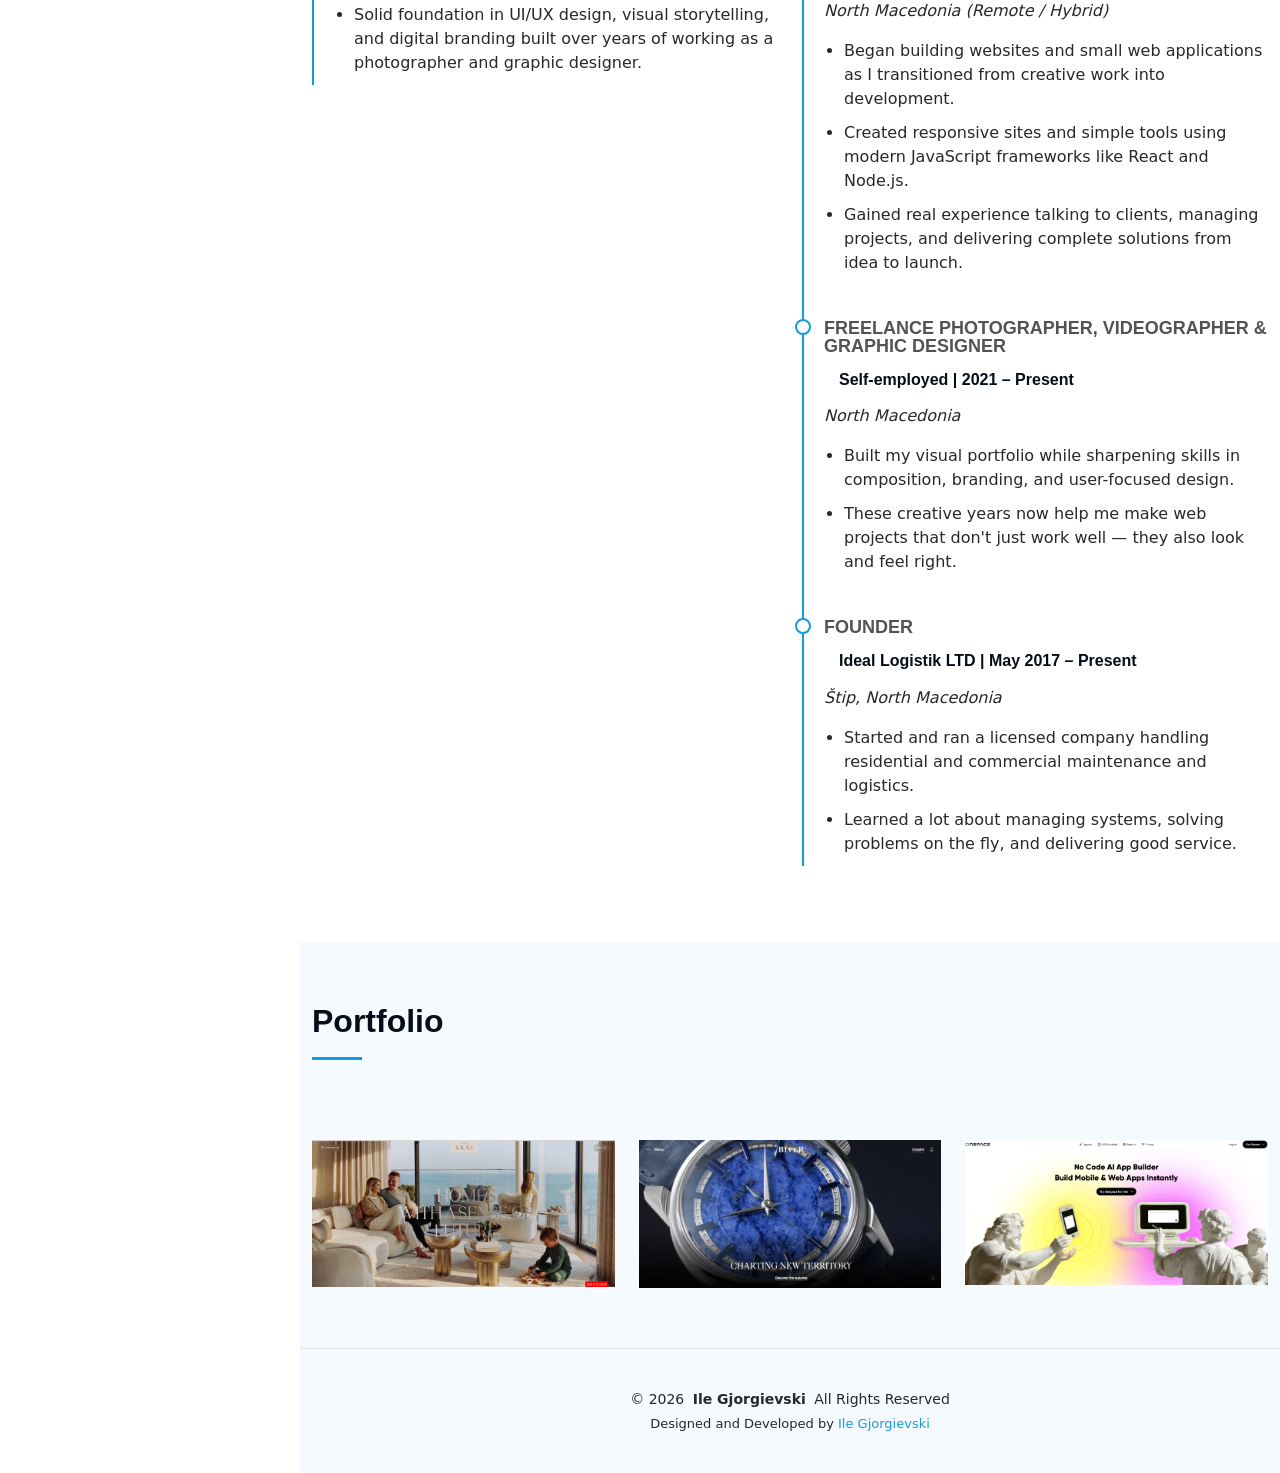
==== commit 031ba756: "Update Tech List Part" ====
--- a/index.html
+++ b/index.html
@@ -219,7 +219,7 @@
           <div class="col-lg-6">
 
             <div class="progress">
-              <span class="skill"><span>JavaScript/TypeScript/CSS</span> <i class="val">100%</i></span>
+              <span class="skill"><span>Angular</span> <i class="val">100%</i></span>
               <div class="progress-bar-wrap">
                 <div class="progress-bar" role="progressbar" aria-valuenow="100" aria-valuemin="0" aria-valuemax="100">
                 </div>
@@ -243,7 +243,7 @@
             </div><!-- End Skills Item -->
 
             <div class="progress">
-              <span class="skill"><span>Node.js</span> <i class="val">90%</i></span>
+              <span class="skill"><span>.Net(C#) | ASP.Net</span> <i class="val">90%</i></span>
               <div class="progress-bar-wrap">
                 <div class="progress-bar" role="progressbar" aria-valuenow="90" aria-valuemin="0" aria-valuemax="100">
                 </div>
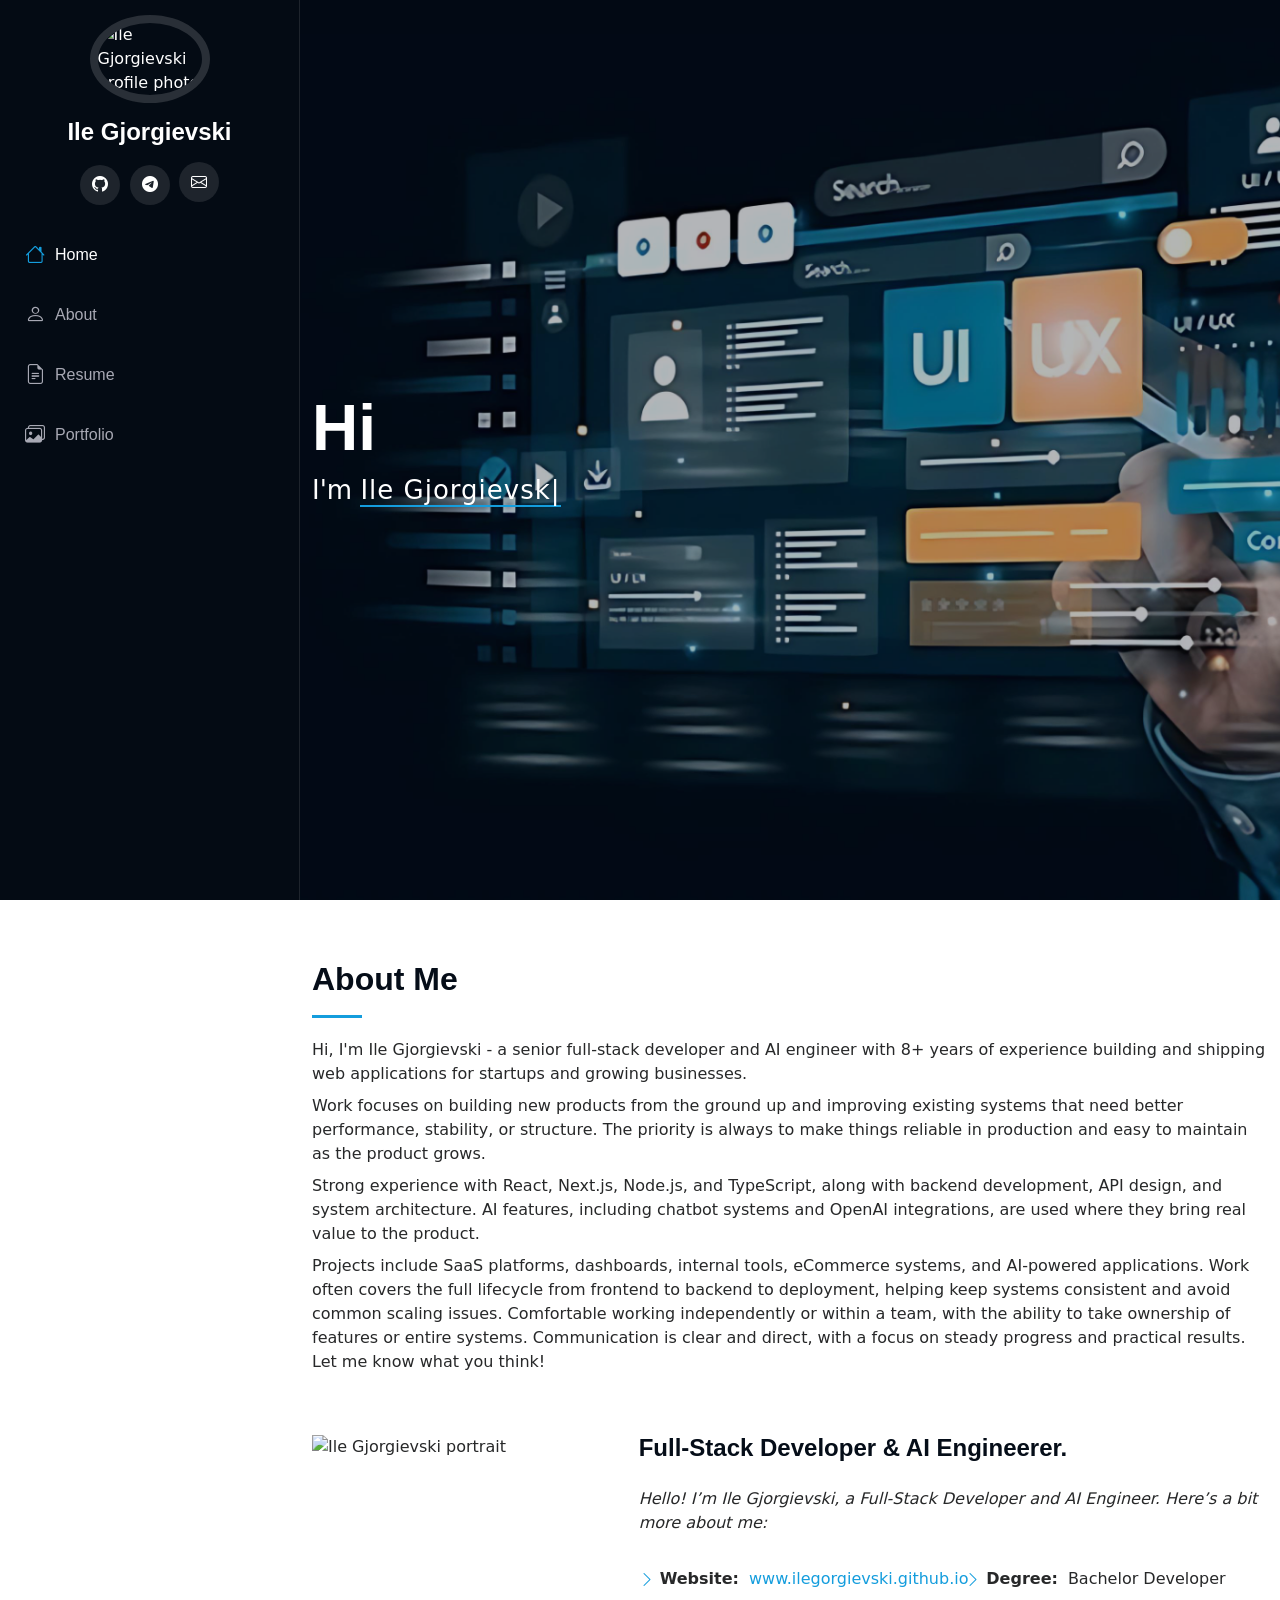
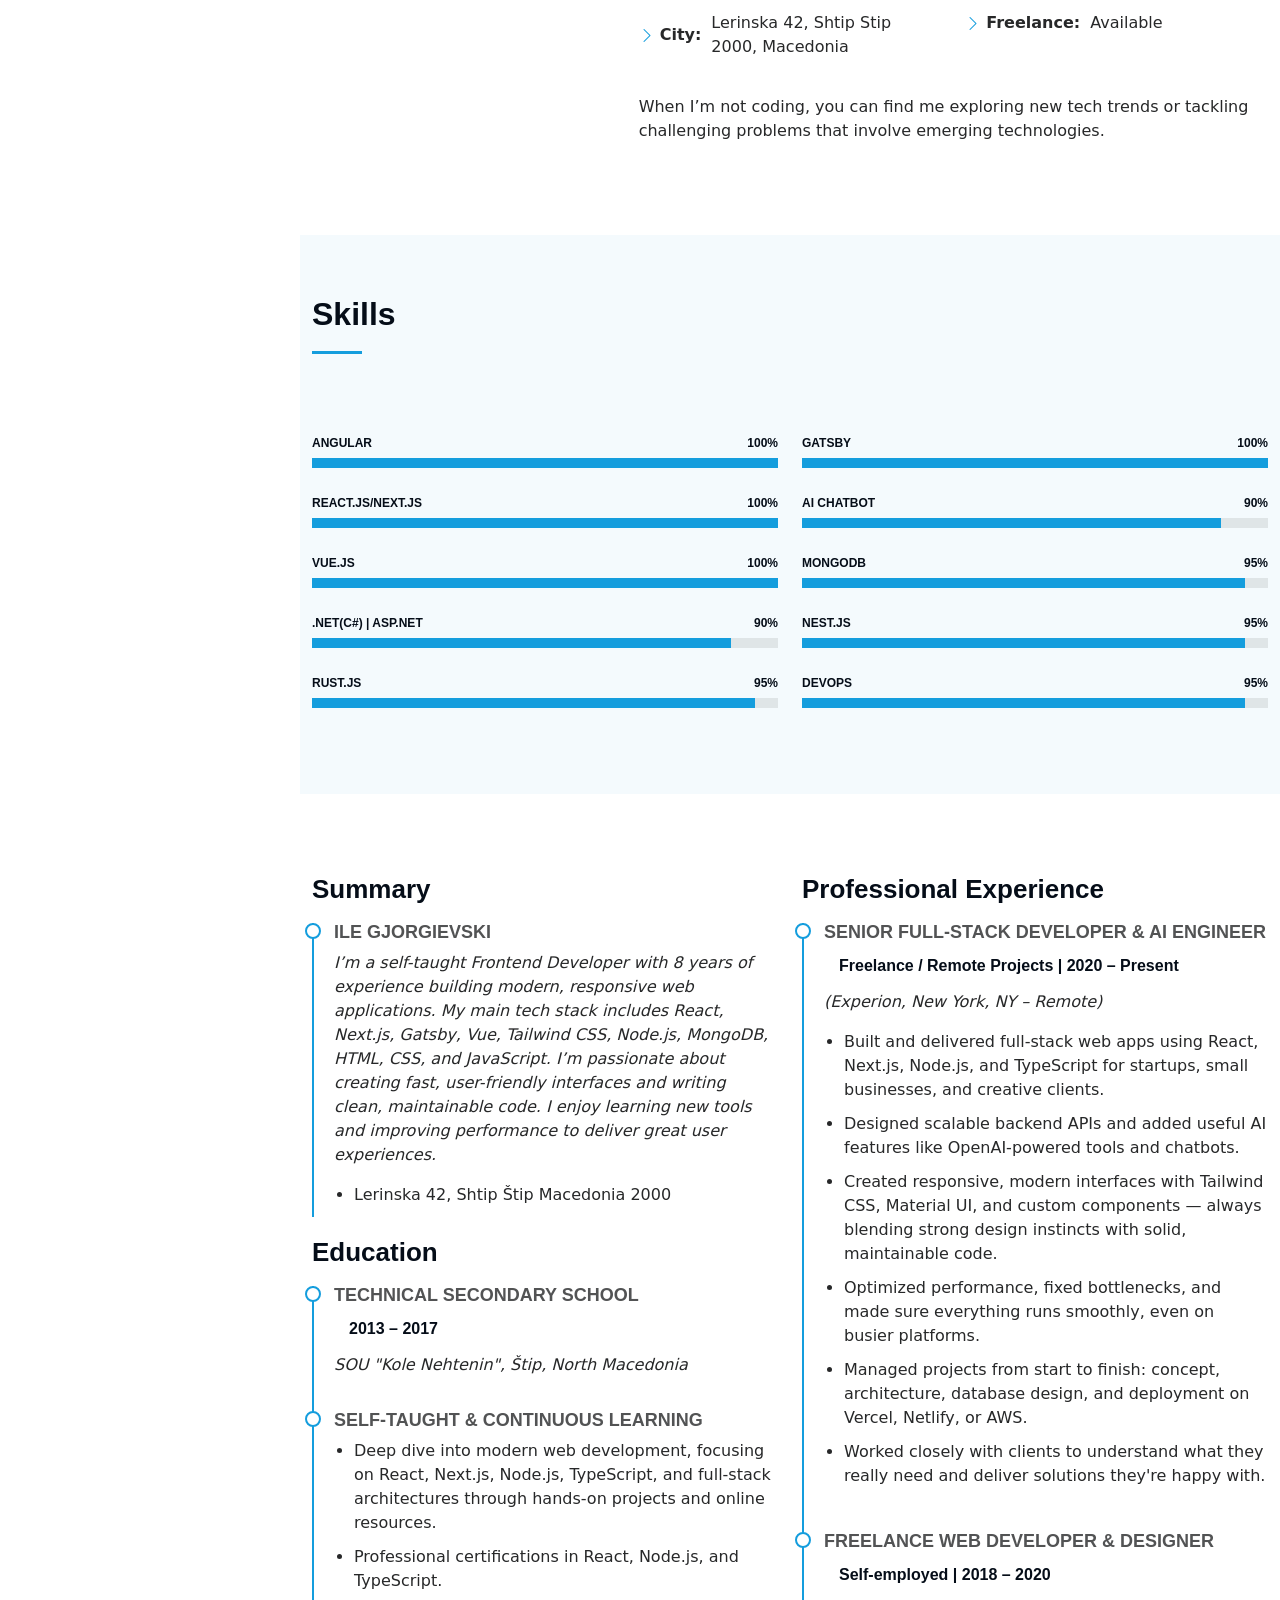
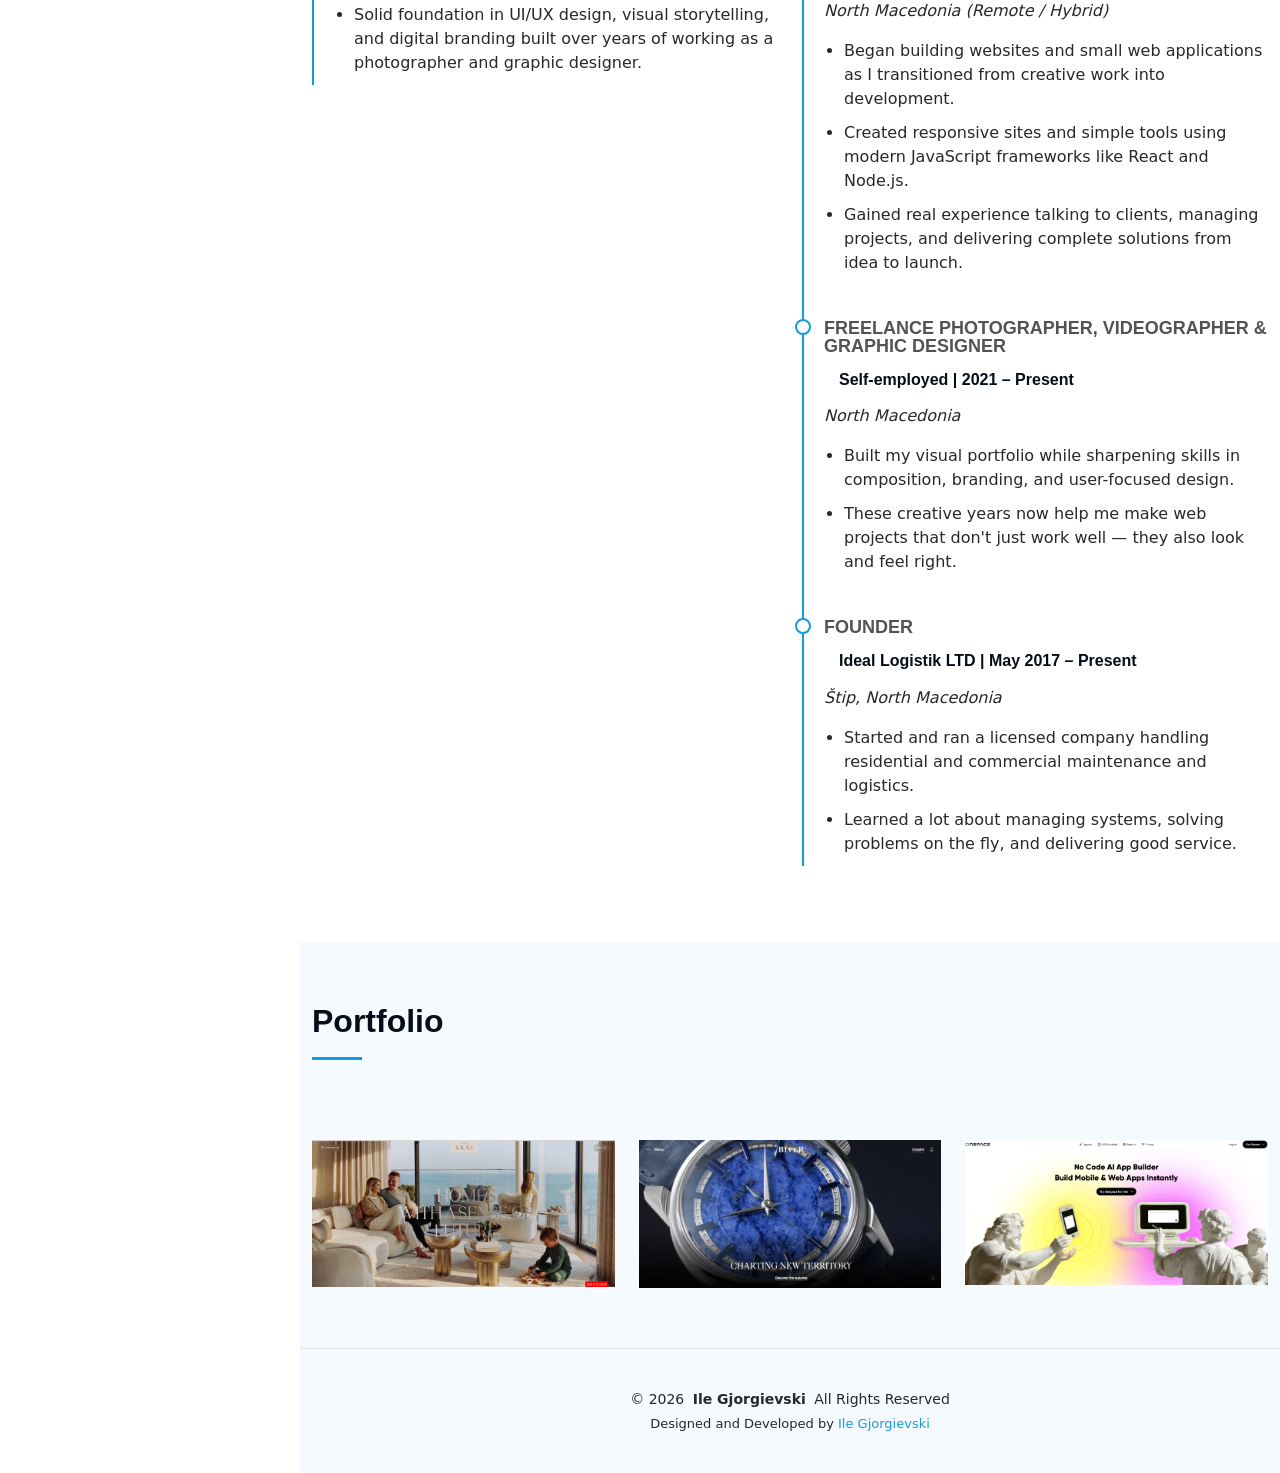
==== commit 3e3088f2: "Update sidebar list" ====
--- a/index.html
+++ b/index.html
@@ -100,7 +100,6 @@
             <li><a href="#">Dropdown 4</a></li>
           </ul>
         </li> -->
-        <li><a href="#contact" data-contact-modal-trigger><i class="bi bi-envelope navicon"></i> Contact</a></li>
       </ul>
     </nav>
 
